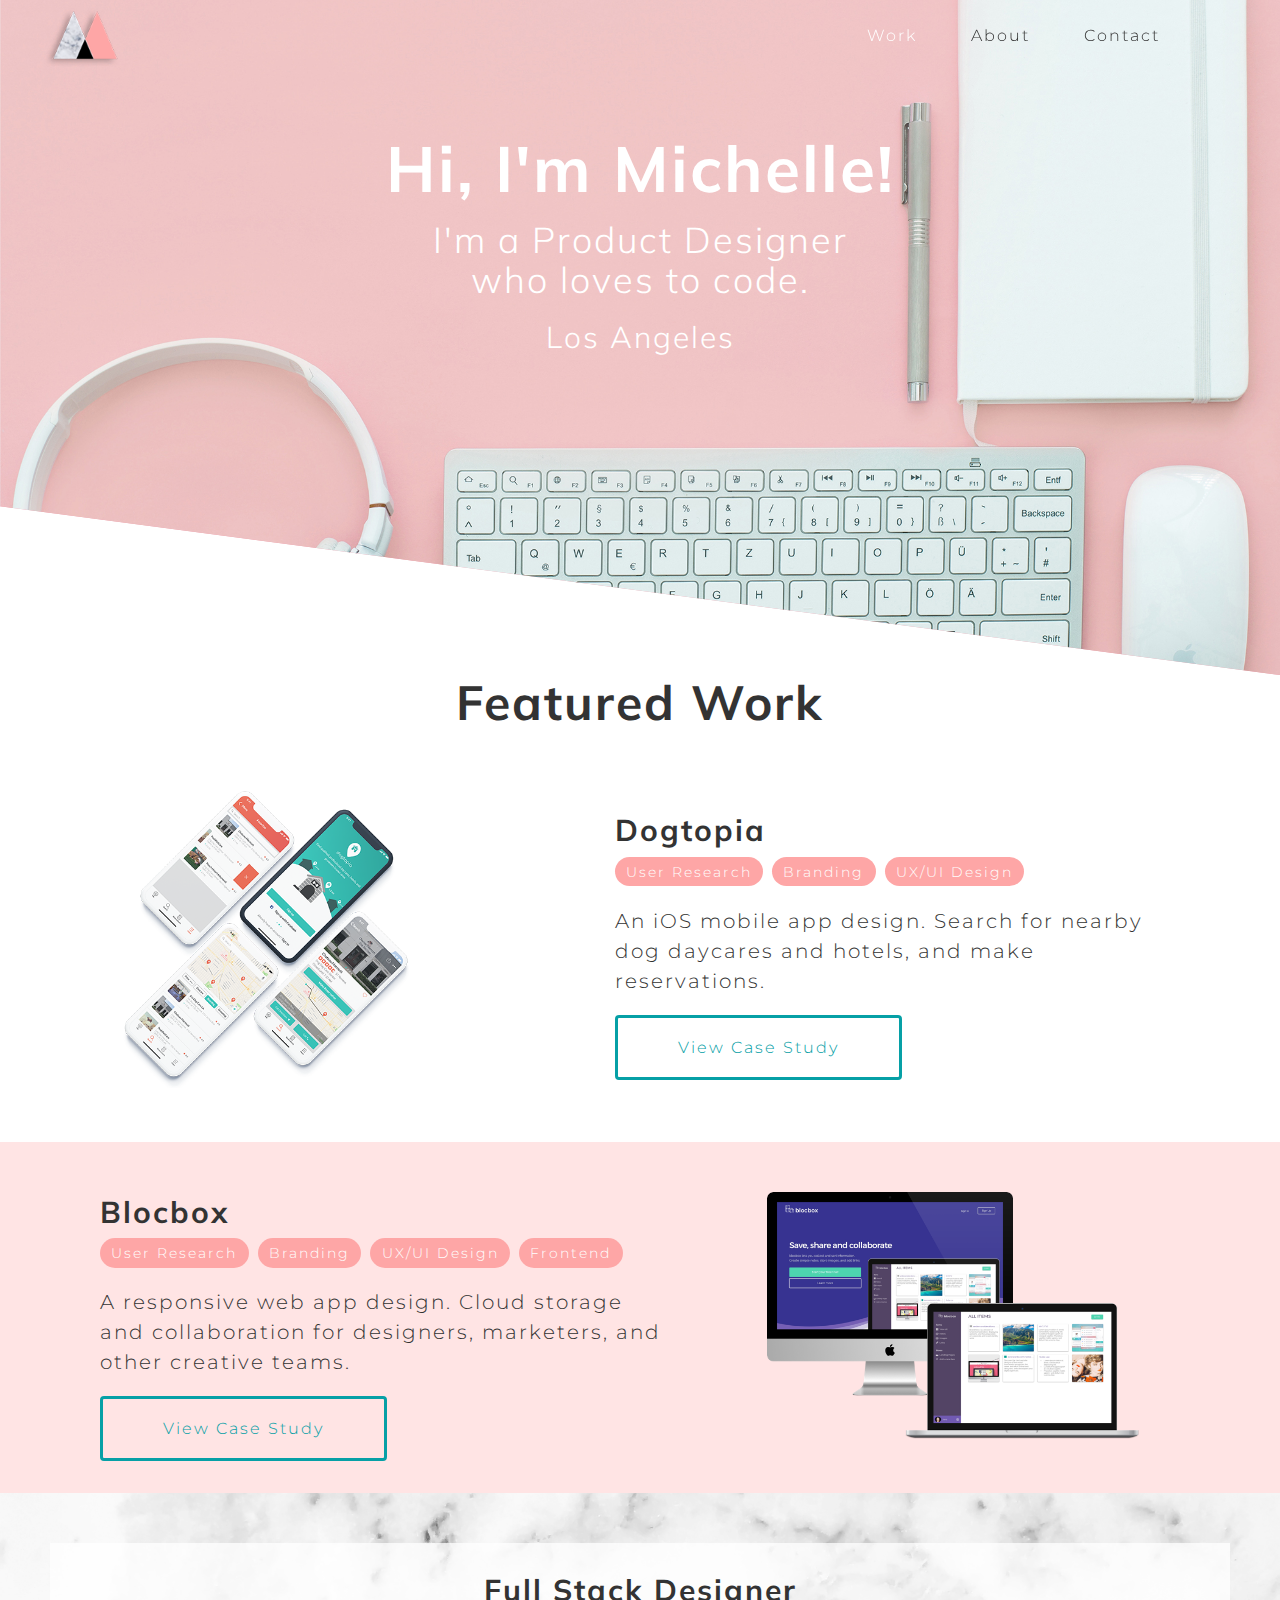
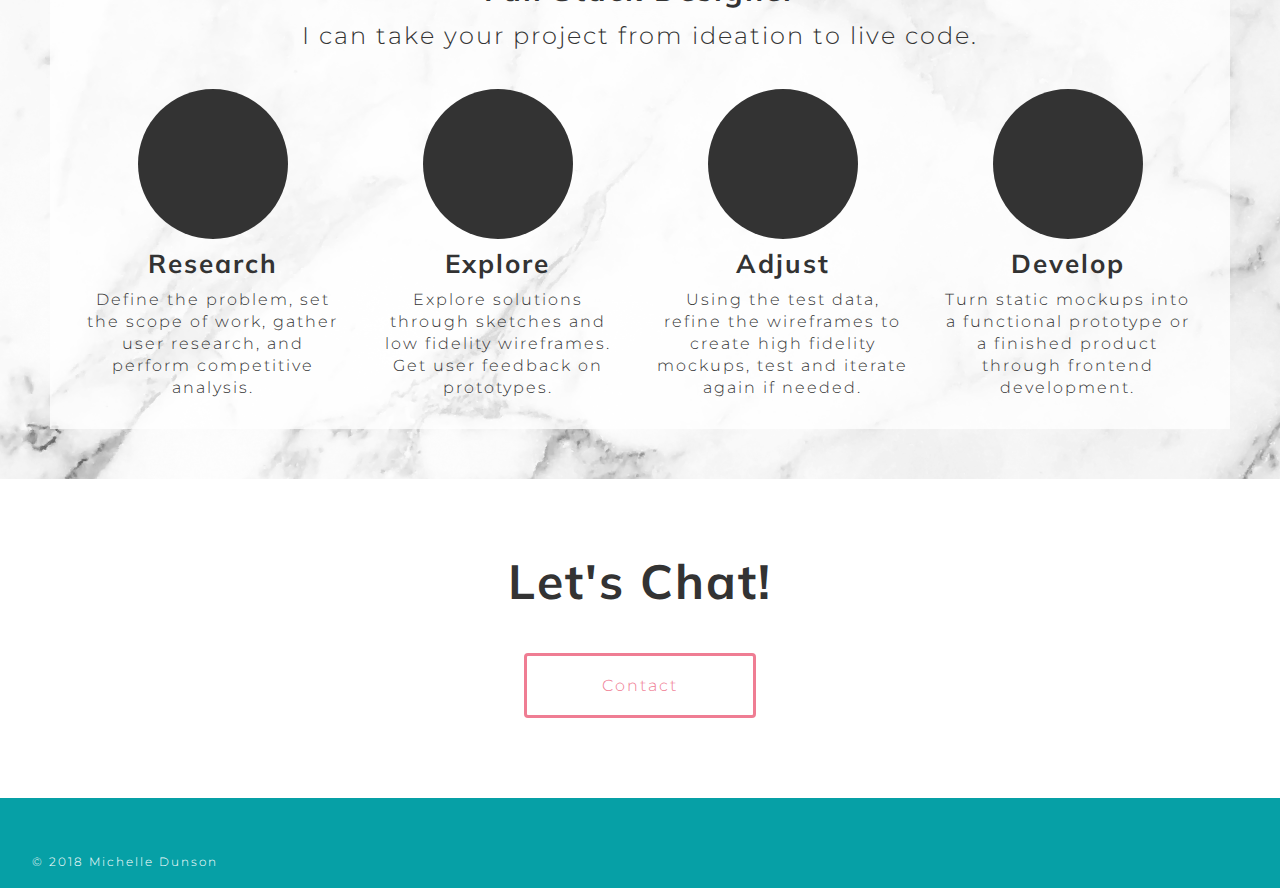
==== index.html @ ec68c09a "modified font sizing and spacing" ====
<!DOCTYPE html>
<html lang="en">
    <head>
        <meta charset="utf-8">
        <meta name="viewport" content="width=device-width, initial-scale=1.0">
        <title>Michelle Dunson - Product & Web Designer</title>
        <link rel="icon" type="image/ico" href="assets/images/favicon.ico">
        <link href="https://fonts.googleapis.com/css?family=Montserrat:400,500|Muli:300,400,700" rel="stylesheet">
        <link rel="stylesheet" href="https://use.fontawesome.com/releases/v5.0.13/css/all.css" integrity="sha384-DNOHZ68U8hZfKXOrtjWvjxusGo9WQnrNx2sqG0tfsghAvtVlRW3tvkXWZh58N9jp" crossorigin="anonymous">
        <link rel="stylesheet" type="text/css" href="styles/normalize.css">
        <link rel="stylesheet" type="text/css" href="styles/main.css">
        <link rel="stylesheet" type="text/css" href="styles/index.css">
    </head>
    <body>
        <header class="hero-content">
            <nav class="navbar">
                <a href="index.html"><img src="assets/images/Logo.png" alt="michelle dunson logo" class="logo"></a>
                <div class="menu-container" aria-label="Menu">
                    <label for="toggle-mobile-menu" aria-label="Menu">&#9776;</label>
                    <input id="toggle-mobile-menu" type="checkbox" />
                    <ul class="navbar-nav" id="main-menu">
                        <li class="active"><a href="index.html" class="hvr-underline-from-center">Work</a></li>
                        <li><a href="about.html" class="hvr-underline-from-center">About</a></li>
                        <li><a href="contact.html" class="hvr-underline-from-center">Contact</a></li>
                    </ul>
                </div>
            </nav>
            <div class="hero-text">
                <h1>Hi, I'm Michelle!</h1>
                <h2>I'm a Product Designer who loves to code.</h2>
                <p id="location"><i class="fas fa-map-marker"></i> Los Angeles</p>
                <a href="#work" id="view-work"><i class="fas fa-chevron-down"></i></a>
            </div>
        </header>
        <main>
            <a name="work"></a>
            <h1>Featured Work</h1>
            <section class="grid-container container">
                <div class="thumbnail left">
                    <img src="assets/images/dogtopia.png" alt="Dogtopia" class="dogtopia">
                </div>
                <div class="details right">
                    <h2>Dogtopia</h2>
                    <span class="tag">User Research</span>
                    <span class="tag">Branding</span>
                    <span class="tag">UX/UI Design</span>
                    <p>An iOS mobile app design. Search for nearby dog daycares and hotels, and make reservations.</p>
                    <div class="button"><a href="dogtopia.html">View Case Study</a></div>
                </div>
            </section>
            <section class="grid-container container">
                <div class="thumbnail right">
                    <img src="assets/images/blocbox.png" alt="Blocbox">
                </div>
                <div class="details left">
                    <h2>Blocbox</h2>
                    <span class="tag">User Research</span>
                    <span class="tag">Branding</span>
                    <span class="tag">UX/UI Design</span>
                    <span class="tag">Frontend</span>
                    <p>A responsive web app design. Cloud storage and collaboration for designers, marketers, and other creative teams.</p>
                    <div class="button"><a href="blocbox.html">View Case Study</a></div>
                </div>
            </section>
            <section class="process">
                <div class="overlay">
                    <h2>Full Stack Designer</h2>
                    <p id="subtitle">I can take your project from ideation to live code.</p>
                    <div class="flex-container no-wrap">
                        <div class="flex-column">
                            <div class="one-fourth">
                                <div class="icon">
                                    <i class="fas fa-question"></i>
                                </div>
                                <h3>Research</h3>
                                <p>Define the problem, set the scope of work, gather user research, and perform competitive analysis.</p>
                            </div>
                            <div class="one-fourth">
                                <div class="icon">
                                    <i class="fas fa-edit"></i>
                                </div>
                                <h3>Explore</h3>
                                <p>Explore solutions through sketches and low fidelity wireframes. Get user feedback on prototypes.</p>
                            </div>
                        </div>
                        <div class="flex-column">
                            <div class="one-fourth">
                                <div class="icon">
                                    <i class="fas fa-code-branch"></i>
                                </div>
                                <h3>Adjust</h3>
                                <p>Using the test data, refine the wireframes to create high fidelity mockups, test and iterate again if needed.</p>
                            </div>
                            <div class="one-fourth">
                                <div class="icon">
                                    <i class="fas fa-code"></i>
                                </div>
                                <h3>Develop</h3>
                                <p>Turn static mockups into a functional prototype or a finished product through frontend development.</p>
                            </div>
                        </div>
                    </div>
                </div>
            </section>
        </main>
        <footer>
            <div class="chat">
                <h1>Let's Chat!</h1>
                <div id="contact" class="button"><a href="contact.html">Contact</a></div>
            </div>
            <div class="footer-content">
                <p class="copyright">© 2018 Michelle Dunson</p>
                <div class="footer-links">
                    <a href="mailto:mdunson88@gmail.com" target="_blank"><i class="far fa-envelope"></i></a>
                    <a href="https://www.linkedin.com/in/michelle-dunson-51141b120/" target="_blank"><i class="fab fa-linkedin-in"></i></a>
                    <a href="https://twitter.com/meechellllle" target="_blank"><i class="fab fa-twitter"></i></a>
                    <a href="https://github.com/michelle-dunson" target="_blank"><i class="fab fa-github"></i></a>
                </div>
            </div>
        </footer>
        <script type="text/javascript">
            var scrollPos = window.pageYOffset;
            var evenDetails = document.getElementsByClassName('details right')[0];
            var oddDetails = document.getElementsByClassName('details left')[0];
            var evenThumbnail = document.getElementsByClassName('thumbnail left')[0];
            var oddThumbnail = document.getElementsByClassName('thumbnail right')[0];

            if(screen.width > 650) {
                window.addEventListener('scroll', function() {
                    scrollPos = window.pageYOffset;

                    if (scrollPos >= 100) {
                        evenDetails.classList.add('even');
                        evenThumbnail.classList.add('even');
                    }
                });

                window.addEventListener('scroll', function() {
                    scrollPos = window.pageYOffset;

                    if (scrollPos >= 600) {
                        oddDetails.classList.add('odd');
                        oddThumbnail.classList.add('odd');
                    }
                });
            }
        </script>
    </body>
</html>
---- styles/main.css ----
html {
    height: 100%;
    font-size: 100%;
    letter-spacing: 2px;
    overflow-x: hidden;
}

p, a, span {
    font-family: 'Montserrat';
    color: #333333;
    font-weight: 300;
    line-height: 1.5;
    margin: 0;
}

h1, h2, h3, h4 {
    font-family: 'Muli';
    font-weight: 700;
    color: #333333;
    margin: 0;
}

h1 {
    text-align: center;
    font-size: 48px;
}

h2 {
    font-size: 30px;
}

h3 {
    font-size: 26px;
}

h4 {
    font-size: 22px;
    text-align: left;
}

.navbar {
    padding: 8px;
    margin-right: 5%;
    margin-bottom: 0;
 }

.image-container {
    position: relative;
}

.profile-image {
    position: absolute;
    left: 50%;
    margin-left: -150px;
    margin-top: -250px;
 }

.profile-image img {
     border-radius: 50%;
     width: 300px;
 }

.menu-container {
    float: right;
    display: flex;
}

.menu-container #main-menu,
.menu-container > input {
    display: none;
}

.menu-container > label {
    display: block;
    font-size: 32px;
    color: #ffffff;
    position: absolute;
    right: 20px;
    width: 36px;
    padding: 0;
    cursor: pointer;
}

.menu-container > input:checked + #main-menu {
    display: block;
    clear: both;
    position: absolute;
    right: 0;
    background: #333333;
    width: 100%;
    margin: 0 auto;
    z-index: 1000;
}

.menu-container a {
    text-decoration: none;
    color: #333333;
    font-size: 16px;
    margin-right: 48px;
}

.hvr-underline-from-center {
  display: inline-block;
  vertical-align: middle;
  -webkit-transform: perspective(1px) translateZ(0);
  transform: perspective(1px) translateZ(0);
  box-shadow: 0 0 1px rgba(0, 0, 0, 0);
  position: relative;
  overflow: hidden;
}

.hvr-underline-from-center:before {
  content: "";
  position: absolute;
  z-index: -1;
  left: 51%;
  right: 51%;
  bottom: 0;
  background: #EF7D93;
  height: 3px;
  -webkit-transition-property: left, right;
  transition-property: left, right;
  -webkit-transition-duration: 0.3s;
  transition-duration: 0.3s;
  -webkit-transition-timing-function: ease-out;
  transition-timing-function: ease-out;
}

.hvr-underline-from-center:hover:before, .hvr-underline-from-center:focus:before, .hvr-underline-from-center:active:before {
  left: 0;
  right: 0;
}

.active a {
    color: #ffffff;
}

.flex-container {
    display: flex;
    flex-direction: row;
    justify-content: center;
    align-items: center;
    flex-wrap: wrap;
}

.flex-container.no-wrap {
    flex-wrap: nowrap;
}

.container {
    padding: 50px 100px;
}

.button a {
    text-decoration: none;
    color: #06A0A6;
    border: 3px solid #06A0A6;
    border-radius: 4px;
    padding: 20px 60px;
}

.button a:hover {
    color: #ffffff;
    background-color: #06A0A6;
}

.button {
    margin-top: 40px;
}

footer {
    padding-top: 75px;
}

.chat {
    padding-bottom: 100px;
    width: 300px;
    margin: 0 auto;
    text-align: center;
}

.chat h1 {
    padding-bottom: 25px;
}

#contact a {
    color: #EF7D93;
    border-color: #EF7D93;
    padding: 20px 75px;
}

#contact a:hover {
    color: #ffffff;
    background-color: #EF7D93;
}

.footer-content {
    color: #ffffff;
    background-color: #06A0A6;
    height: 90px;
}

.copyright {
    color: #ffffff;
     font-size: 12px;
     text-align: left;
     margin-left: 32px;
     position: relative;
     top: 55px;
 }

.footer-links {
    width: 100%;
    text-align: center;
}

.footer-links a {
    font-size: 36px;
    display: inline;
    color: #ffffff;
    padding-left: 10px;
    padding-right: 10px;
}

i {
    vertical-align: baseline;
    position: relative;
}

.fa-linkedin-in {
    bottom: 3px;
}

.footer-links a:hover {
    color: #EF7D93;
}

@media
only screen and (-webkit-min-device-pixel-ratio: 1.5),
only screen and (-o-min-device-pixel-ratio: 3/2),
only screen and (min--moz-device-pixel-ratio: 1.5),
only screen and (min-device-pixel-ratio: 1.5){

  html,
  body{
    width:100%;
    overflow-x:hidden;
  }

}

@media (max-width: 1080px) {
    h2 {
        font-size: 32px;
    }
    .container {
        padding: 50px 80px;
    }
}

@media (max-width: 930px) {
    h1 {
        font-size: 40px;
    }
    h2 {
        font-size: 28px;
    }
    .footer-links a {
        font-size: 32px;
        line-height: 1;
    }
    .copyright {
        text-align: center;
        margin-left: 0;
    }
}

@media (min-width: 681px) {
    p {
        font-size: 20px;
        line-height: 1.5;
    }
    .navbar .logo {
        position: relative;
        left: 3%;
        width: 75px;
     }
    .menu-container {
        height: auto;
    }
    .menu-container #main-menu {
        display: block;
    }
    .menu-container > label {
        display: none;
    }
    .menu-container ul li {
        display: inline-block;
    }
    .right {
        margin-left: 50px;
    }
   .left {
       margin-right: 50px;
   }
}

@media (max-width: 680px) {
    h1 {
        font-size: 36px;
    }
    p {
        font-size: 16px;
    }
    .navbar .logo {
        left: 24px;
        width: 50px;
    }
    .container {
        padding: 40px 30px;
    }
    .profile-image {
        margin-left: -100px;
        margin-top: -175px;
    }
    .profile-image img {
        width: 200px;
    }
    .menu-container {
        text-align: center;
    }
    .menu-container > input:checked + #main-menu {
        top: 75px;
    }
    .menu-container a {
        color: #ffffff;
        font-size: 30px;
        margin: 16px;
    }
    .menu-container ul li {
        padding: 16px 16px;
        border-bottom: 2px solid #ffffff;
    }
    .flex-container {
        flex-direction: column;
    }
}
---- styles/index.css ----
@-webkit-keyframes bounceInDown {
  from,
  60%,
  75%,
  90%,
  to {
    -webkit-animation-timing-function: cubic-bezier(0.215, 0.61, 0.355, 1);
    animation-timing-function: cubic-bezier(0.215, 0.61, 0.355, 1);
  }

  0% {
    opacity: 0;
    -webkit-transform: translate3d(0, -3000px, 0);
    transform: translate3d(0, -3000px, 0);
  }

  60% {
    opacity: 1;
    -webkit-transform: translate3d(0, 25px, 0);
    transform: translate3d(0, 25px, 0);
  }

  75% {
    -webkit-transform: translate3d(0, -10px, 0);
    transform: translate3d(0, -10px, 0);
  }

  90% {
    -webkit-transform: translate3d(0, 5px, 0);
    transform: translate3d(0, 5px, 0);
  }

  to {
    -webkit-transform: translate3d(0, 0, 0);
    transform: translate3d(0, 0, 0);
  }
}

@keyframes bounceInDown {
  from,
  60%,
  75%,
  90%,
  to {
    -webkit-animation-timing-function: cubic-bezier(0.215, 0.61, 0.355, 1);
    animation-timing-function: cubic-bezier(0.215, 0.61, 0.355, 1);
  }

  0% {
    opacity: 0;
    -webkit-transform: translate3d(0, -3000px, 0);
    transform: translate3d(0, -3000px, 0);
  }

  60% {
    opacity: 1;
    -webkit-transform: translate3d(0, 25px, 0);
    transform: translate3d(0, 25px, 0);
  }

  75% {
    -webkit-transform: translate3d(0, -10px, 0);
    transform: translate3d(0, -10px, 0);
  }

  90% {
    -webkit-transform: translate3d(0, 5px, 0);
    transform: translate3d(0, 5px, 0);
  }

  to {
    -webkit-transform: translate3d(0, 0, 0);
    transform: translate3d(0, 0, 0);
  }
}

.bounceInDown {
    -webkit-animation-name: bounceInDown;
    animation-name: bounceInDown;
}

@-webkit-keyframes bounceInLeft {
  from,
  60%,
  75%,
  90%,
  to {
    -webkit-animation-timing-function: cubic-bezier(0.215, 0.61, 0.355, 1);
    animation-timing-function: cubic-bezier(0.215, 0.61, 0.355, 1);
  }

  0% {
    opacity: 0;
    -webkit-transform: translate3d(-3000px, 0, 0);
    transform: translate3d(-3000px, 0, 0);
  }

  60% {
    opacity: 1;
    -webkit-transform: translate3d(25px, 0, 0);
    transform: translate3d(25px, 0, 0);
  }

  75% {
    -webkit-transform: translate3d(-10px, 0, 0);
    transform: translate3d(-10px, 0, 0);
  }

  90% {
    -webkit-transform: translate3d(5px, 0, 0);
    transform: translate3d(5px, 0, 0);
  }

  to {
    -webkit-transform: translate3d(0, 0, 0);
    transform: translate3d(0, 0, 0);
  }
}

@keyframes bounceInLeft {
  from,
  60%,
  75%,
  90%,
  to {
    -webkit-animation-timing-function: cubic-bezier(0.215, 0.61, 0.355, 1);
    animation-timing-function: cubic-bezier(0.215, 0.61, 0.355, 1);
  }

  0% {
    opacity: 0;
    -webkit-transform: translate3d(-3000px, 0, 0);
    transform: translate3d(-3000px, 0, 0);
  }

  60% {
    opacity: 1;
    -webkit-transform: translate3d(25px, 0, 0);
    transform: translate3d(25px, 0, 0);
  }

  75% {
    -webkit-transform: translate3d(-10px, 0, 0);
    transform: translate3d(-10px, 0, 0);
  }

  90% {
    -webkit-transform: translate3d(5px, 0, 0);
    transform: translate3d(5px, 0, 0);
  }

  to {
    -webkit-transform: translate3d(0, 0, 0);
    transform: translate3d(0, 0, 0);
  }
}

.bounceInLeft {
    -webkit-animation-name: bounceInLeft;
    animation-name: bounceInLeft;
}

@-webkit-keyframes bounceInRight {
  from,
  60%,
  75%,
  90%,
  to {
    -webkit-animation-timing-function: cubic-bezier(0.215, 0.61, 0.355, 1);
    animation-timing-function: cubic-bezier(0.215, 0.61, 0.355, 1);
  }

  from {
    opacity: 0;
    -webkit-transform: translate3d(3000px, 0, 0);
    transform: translate3d(3000px, 0, 0);
  }

  60% {
    opacity: 1;
    -webkit-transform: translate3d(-25px, 0, 0);
    transform: translate3d(-25px, 0, 0);
  }

  75% {
    -webkit-transform: translate3d(10px, 0, 0);
    transform: translate3d(10px, 0, 0);
  }

  90% {
    -webkit-transform: translate3d(-5px, 0, 0);
    transform: translate3d(-5px, 0, 0);
  }

  to {
    -webkit-transform: translate3d(0, 0, 0);
    transform: translate3d(0, 0, 0);
  }
}

@keyframes bounceInRight {
  from,
  60%,
  75%,
  90%,
  to {
    -webkit-animation-timing-function: cubic-bezier(0.215, 0.61, 0.355, 1);
    animation-timing-function: cubic-bezier(0.215, 0.61, 0.355, 1);
  }

  from {
    opacity: 0;
    -webkit-transform: translate3d(3000px, 0, 0);
    transform: translate3d(3000px, 0, 0);
  }

  60% {
    opacity: 1;
    -webkit-transform: translate3d(-25px, 0, 0);
    transform: translate3d(-25px, 0, 0);
  }

  75% {
    -webkit-transform: translate3d(10px, 0, 0);
    transform: translate3d(10px, 0, 0);
  }

  90% {
    -webkit-transform: translate3d(-5px, 0, 0);
    transform: translate3d(-5px, 0, 0);
  }

  to {
    -webkit-transform: translate3d(0, 0, 0);
    transform: translate3d(0, 0, 0);
  }
}

.bounceInRight {
    -webkit-animation-name: bounceInRight;
    animation-name: bounceInRight;
}

@-webkit-keyframes fadeInLeftBig {
  from {
    opacity: 0;
    -webkit-transform: translate3d(-2000px, 0, 0);
    transform: translate3d(-2000px, 0, 0);
  }

  to {
    opacity: 1;
    -webkit-transform: translate3d(0, 0, 0);
    transform: translate3d(0, 0, 0);
  }
}

@keyframes fadeInLeftBig {
  from {
    opacity: 0;
    -webkit-transform: translate3d(-2000px, 0, 0);
    transform: translate3d(-2000px, 0, 0);
  }

  to {
    opacity: 1;
    -webkit-transform: translate3d(0, 0, 0);
    transform: translate3d(0, 0, 0);
  }
}

.fadeInLeftBig {
    -webkit-animation-name: fadeInLeftBig;
    animation-name: fadeInLeftBig;
}

@-webkit-keyframes fadeInRightBig {
  from {
    opacity: 0;
    -webkit-transform: translate3d(2000px, 0, 0);
    transform: translate3d(2000px, 0, 0);
  }

  to {
    opacity: 1;
    -webkit-transform: translate3d(0, 0, 0);
    transform: translate3d(0, 0, 0);
  }
}

@keyframes fadeInRightBig {
  from {
    opacity: 0;
    -webkit-transform: translate3d(2000px, 0, 0);
    transform: translate3d(2000px, 0, 0);
  }

  to {
    opacity: 1;
    -webkit-transform: translate3d(0, 0, 0);
    transform: translate3d(0, 0, 0);
  }
}

.fadeInRightBig {
    -webkit-animation-name: fadeInRightBig;
    animation-name: fadeInRightBig;
}

.hero-text {
    width: 50%;
    min-width: 500px;
    margin: 50px auto;
    text-align: center;
}

.hero-text h2 {
    max-width: 450px;
}

.hero-text h1,
.hero-text h2,
.hero-text p {
    color: #ffffff;
    text-align: center;
    padding-bottom: 15px;
}

.hero-text h1 {
    font-size: 64px;
    animation: bounceInDown 1.2s ease-in-out 0.5s backwards;
}

.hero-text h2 {
    font-weight: 300;
    font-size: 36px;
    line-height: 40px;
    margin: 0 auto;
    animation: bounceInLeft 1.2s ease-in-out 0.5s backwards;
}

.hero-text p {
    font-family: 'Muli';
    font-weight: 300;
    font-size: 30px;
    animation: bounceInRight 1.2s ease-in-out 0.5s backwards;
}

.hero-text i {
    animation: bounceInRight 1.2s ease-in-out 0.5s backwards;
}

#view-work {
    color: #ffffff;
    font-size: 26px;
}

.hero-content {
    position: relative;
    min-height: 675px;
    background-image: url(../assets/images/portfolio_bg.jpg);
    background-repeat: no-repeat;
    background-position: center center;
    background-size: cover;
    background-color: rgba(239,125,147,0.75);
    clip-path: polygon(0 0, 100% 0, 100% 100%, 0 75%);
    -webkit-clip-path: polygon(0 0, 100% 0, 100% 100%, 0 75%);
 }

 section:nth-child(even) {
     background-color: rgba(254,166,166,0.3);
 }

.grid-container {
    display: grid;
    justify-content: center;
    align-items: center;
 }

 .left {
     grid-row-start: 1;
     grid-column: 2 / 4;
 }

 .right {
     grid-row-start: 1;
     grid-column: 5 / 7;
 }

.tag {
    background: #FEA6A6;
    border-radius: 15px;
    line-height: 28px;
    padding: 1% 2%;
    color: #ffffff;
    font-size: 0.875rem;
    margin-right: 3px;
}

.right img {
    max-width: 600px;
    width: 90%;
}

.left img {
    max-width: 450px;
    width: 80%;
}

.flex-column {
    display: flex;
    flex-direction: row;
    justify-content: center;
}

.details p {
    max-width: 600px;
    margin: 20px 0;
}

.details h2 {
    margin-bottom: 10px;
}

.process {
    padding: 50px 50px;
    text-align: center;
    background-image: url(../assets/images/marble_bg.png);
    background-size: cover;
    background-repeat: no-repeat;
    background-position: center center;
}

.overlay {
    background-color: rgba(255,255,255,0.75);
    padding: 30px 20px;
}

.overlay h2,
.one-fourth h3  {
    padding-bottom: 10px;
}

#subtitle {
    font-size: 24px;
    padding-bottom: 25px;
}

.icon {
    width: 150px;
    height: 150px;
    background-color: #333333;
    border-radius: 50%;
    box-sizing: border-box;
    margin: 10px auto;
}

.icon > .fas {
    color: #ffffff;
    font-size: 48px;
    padding: 50px;
    align-items: center;
}

.icon > .fa-edit {
    padding-left: 52px;
}

.icon > .fa-code-branch {
    padding-left: 56px;
}

.icon > .fa-code {
    padding-left: 45px;
    padding-top: 50px;
}


@media (max-width: 1100px) {
    .hero-text h1 {
        font-size: 48px;
    }
    .hero-text h2 {
        font-size: 32px;
    }
    .hero-text p {
        font-size: 20px;
    }
    .thumbnail img {
        max-width: 400px;
    }
    .details p {
        font-size: 16px;
        max-width: 440px;
    }
    .tag {
        font-size: 12px;
        margin-left: 0;
        margin-right: 0;
    }
    .overlay > .flex-container {
        flex-direction: column;
    }
}

@media (max-width: 880px) {
    .grid-container {
        display: flex;
        flex-direction: column;
        text-align: center;
    }
    .right, .left {
        margin: 0;
    }
    .thumbnail {
        width: 100%;
        padding: 0;
        margin-bottom: 40px;
    }
    .thumbnail img {
        width: 100%;
    }
    .details {
        text-align: center;
        width: 100%;
        padding: 0;
    }
    .details p {
        max-width: 100%;
    }
}

@media (min-width: 681px) {
    .details.even,
    .thumbnail.odd {
        animation: fadeInRightBig 1.5s ease-in-out forwards;
    }
    .details.odd,
    .thumbnail.even {
        animation: fadeInLeftBig 1.5s ease-in-out forwards;
    }
    .one-fourth > p {
        font-size: 16px;
        line-height: 22px;
        max-width: 300px;
        padding: 0 15px;
    }
    .overlay > .flex-container > .flex-column {
        flex-direction: row;
    }
}

@media (max-width: 680px) {
    .hero-text {
        min-width: 300px;
    }
    .hero-content {
        min-height: 600px;
        background-position: 60% 50%;
    }
    .hero-content img {
        width: 25%;
        height: auto;
    }
    .hero-text h1 {
        font-size: 36px;
    }
    .hero-text h2 {
        font-size: 20px;
        line-height: 26px;
    }
    .hero-text p {
        font-size: 18px;
    }
    .hero-text h1,
    .hero-text h2,
    .hero-text p {
        padding-bottom: 2%;
    }
    #subtitle {
        font-size: 16px;
        line-height: 18px;
        padding-bottom: 0;
    }
    .one-fourth {
        padding: 32px 10px 0 10px;
    }
    .one-fourth > h1 {
        font-size: 24px;
    }
    .icon {
        width: 100px;
        height: 100px;
    }
    .icon > .fas {
        font-size: 24px;
        padding: 36px;
    }
    .icon > .fa-edit,
    .icon > .fa-code-branch {
        padding-left: 40px;
    }
    .icon > .fa-code {
        padding-top: 38px;
    }
    .flex-column {
        flex-direction: column;
    }
}
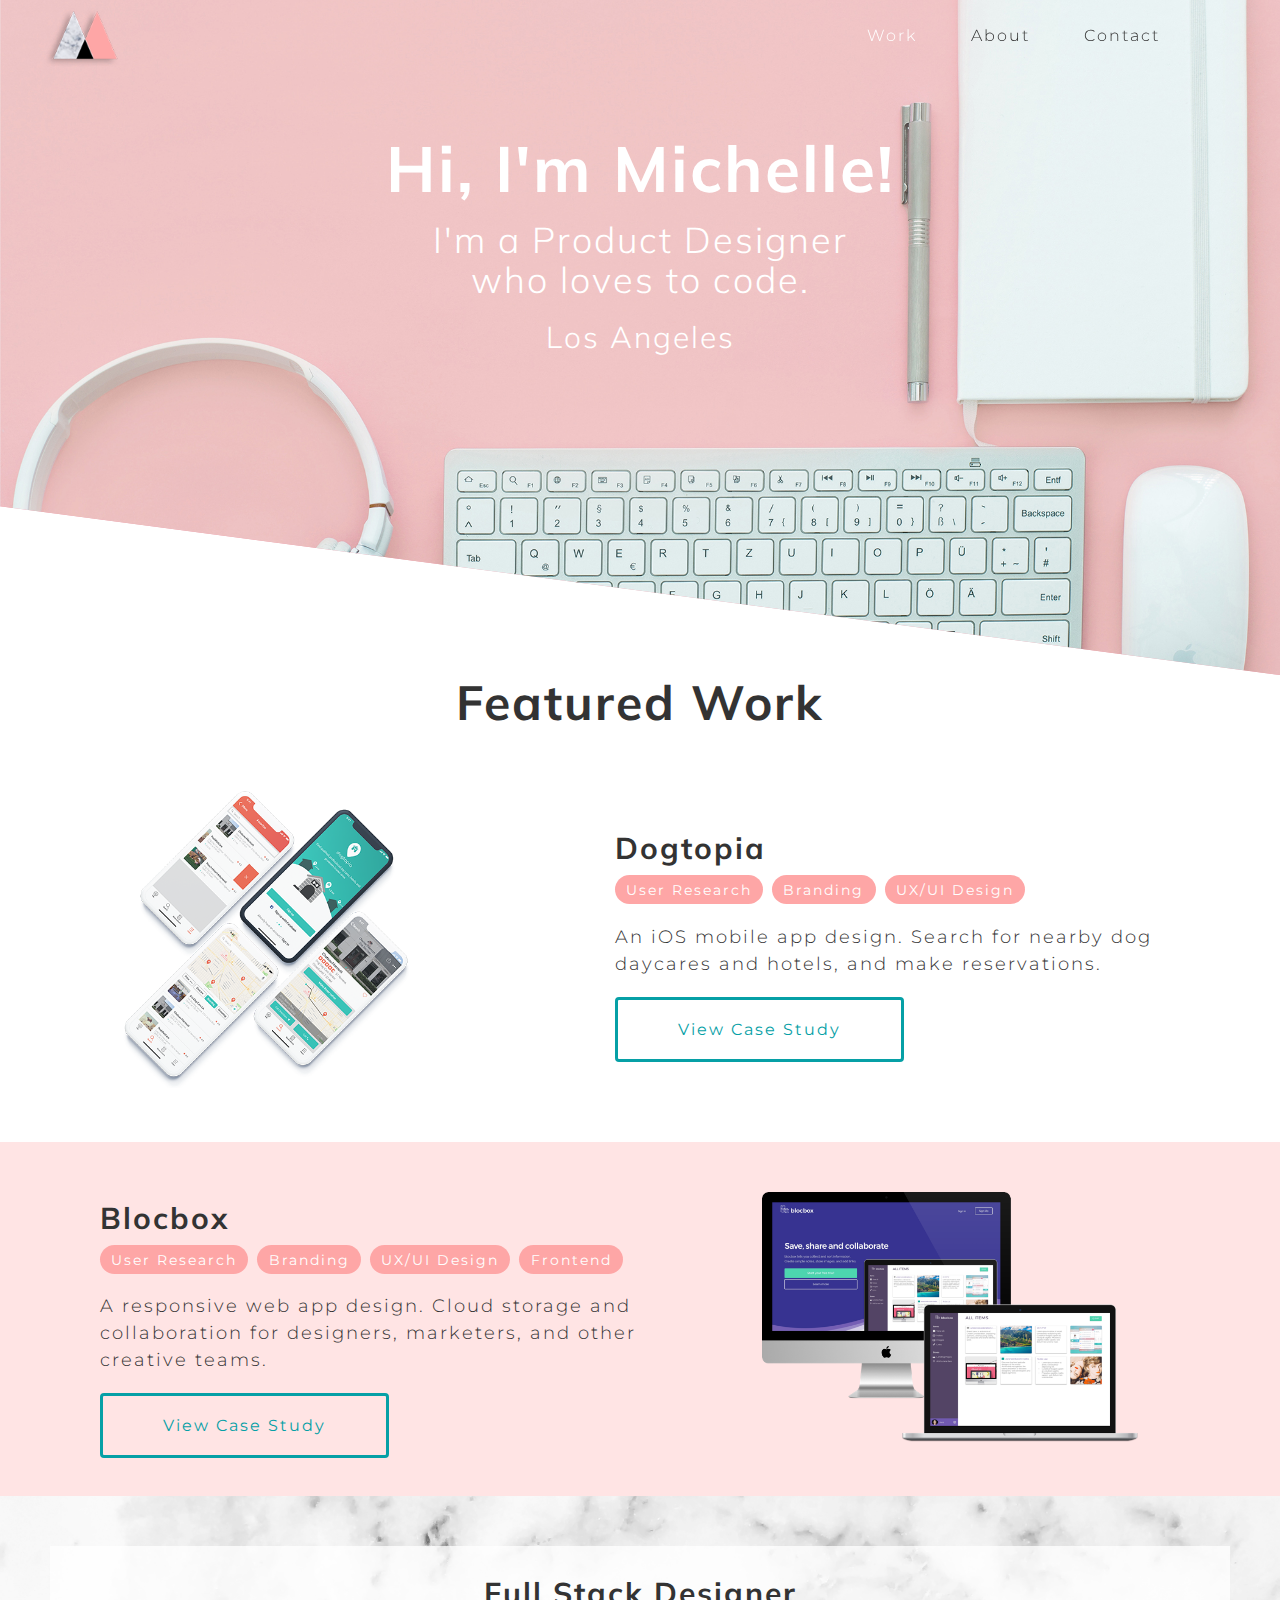
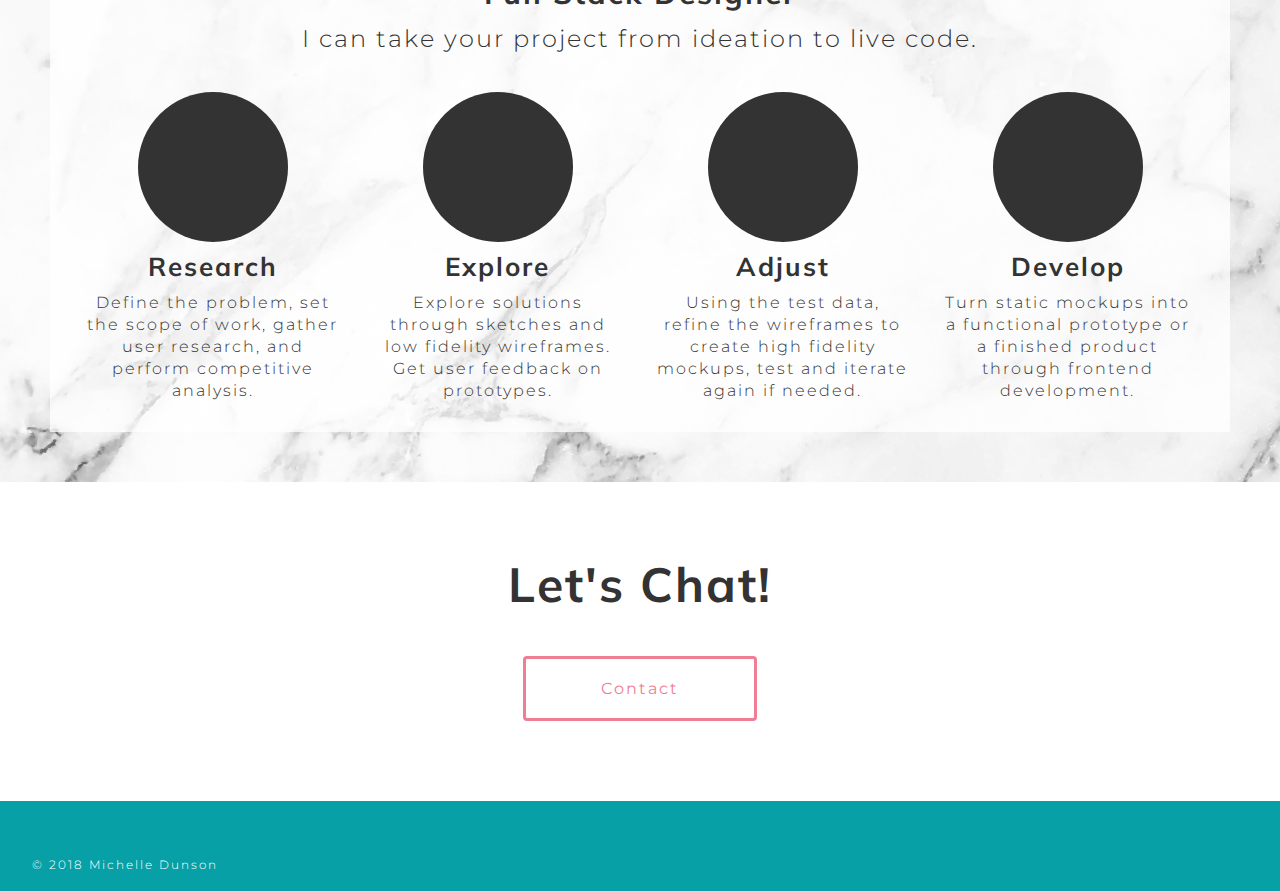
==== commit 0446d83e: "Configured Google Analytics" ====
--- a/index.html
+++ b/index.html
@@ -10,6 +10,17 @@
         <link rel="stylesheet" type="text/css" href="styles/normalize.css">
         <link rel="stylesheet" type="text/css" href="styles/main.css">
         <link rel="stylesheet" type="text/css" href="styles/index.css">
+
+        <!-- Global site tag (gtag.js) - Google Analytics -->
+        <script async src="https://www.googletagmanager.com/gtag/js?id=UA-121767977-1"></script>
+        <script>
+            window.dataLayer = window.dataLayer || [];
+            function gtag(){dataLayer.push(arguments);}
+            gtag('js', new Date());
+
+            gtag('config', 'UA-121767977-1');
+    </script>
+
     </head>
     <body>
         <header class="hero-content">
--- a/styles/main.css
+++ b/styles/main.css
@@ -5,7 +5,7 @@
     overflow-x: hidden;
 }
 
-p, a, span {
+p, a {
     font-family: 'Montserrat';
     color: #333333;
     font-weight: 300;
@@ -157,6 +157,7 @@
     border: 3px solid #06A0A6;
     border-radius: 4px;
     padding: 20px 60px;
+    font-weight: 400;
 }
 
 .button a:hover {
@@ -277,7 +278,7 @@
 
 @media (min-width: 681px) {
     p {
-        font-size: 20px;
+        font-size: 18px;
         line-height: 1.5;
     }
     .navbar .logo {
--- a/styles/index.css
+++ b/styles/index.css
@@ -388,6 +388,7 @@
  }
 
 .tag {
+    font-family: 'Montserrat';
     background: #FEA6A6;
     border-radius: 15px;
     line-height: 28px;
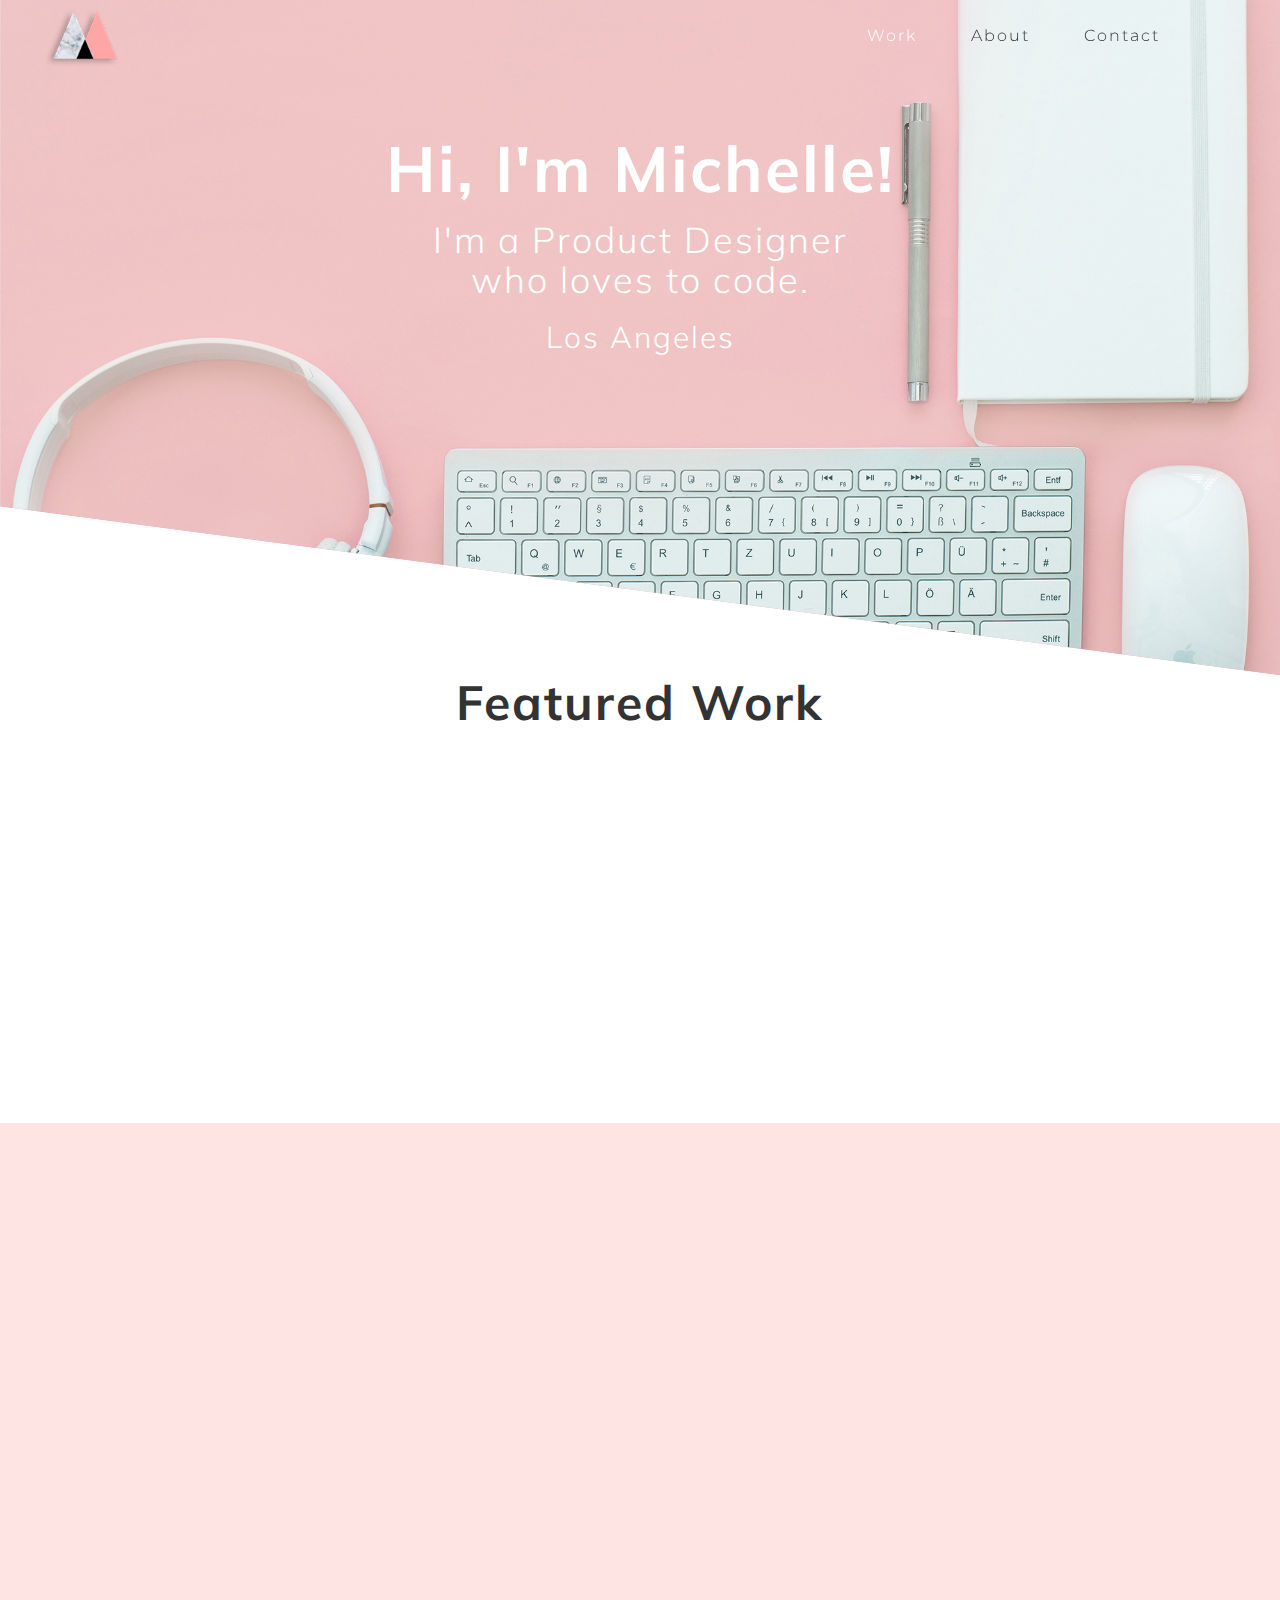
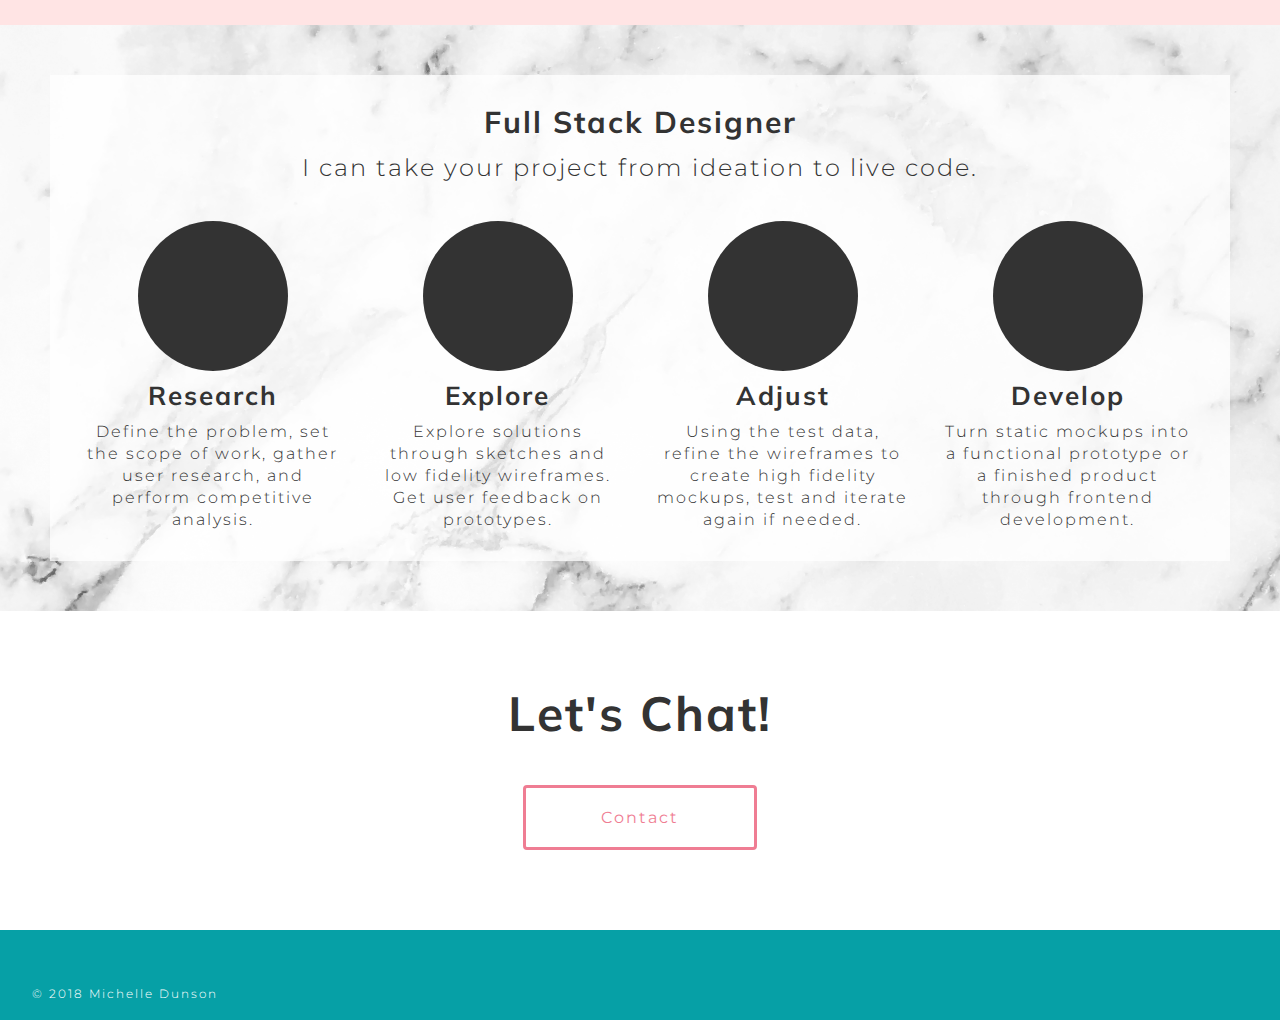
==== commit 59073703: "added blocbox content and changed dogtopia homepage thumbnail" ====
--- a/index.html
+++ b/index.html
@@ -48,7 +48,7 @@
             <h1>Featured Work</h1>
             <section class="grid-container container">
                 <div class="thumbnail left">
-                    <img src="assets/images/dogtopia.png" alt="Dogtopia" class="dogtopia">
+                    <img src="assets/images/dogtopia.jpg" alt="Dogtopia" class="dogtopia">
                 </div>
                 <div class="details right">
                     <h2>Dogtopia</h2>
@@ -130,31 +130,35 @@
             </div>
         </footer>
         <script type="text/javascript">
-            var scrollPos = window.pageYOffset;
-            var evenDetails = document.getElementsByClassName('details right')[0];
-            var oddDetails = document.getElementsByClassName('details left')[0];
-            var evenThumbnail = document.getElementsByClassName('thumbnail left')[0];
-            var oddThumbnail = document.getElementsByClassName('thumbnail right')[0];
+            (function() {
 
-            if(screen.width > 650) {
-                window.addEventListener('scroll', function() {
-                    scrollPos = window.pageYOffset;
+              'use strict';
 
-                    if (scrollPos >= 100) {
-                        evenDetails.classList.add('even');
-                        evenThumbnail.classList.add('even');
-                    }
-                });
+              var items = document.querySelectorAll(".grid-container div");
 
-                window.addEventListener('scroll', function() {
-                    scrollPos = window.pageYOffset;
+              function isElementInViewport(el) {
+                var rect = el.getBoundingClientRect();
+                return (
+                  rect.top >= 0 &&
+                  rect.left >= 0 &&
+                  rect.bottom <= (window.innerHeight || document.documentElement.clientHeight) &&
+                  rect.right <= (window.innerWidth || document.documentElement.clientWidth)
+                );
+              }
 
-                    if (scrollPos >= 600) {
-                        oddDetails.classList.add('odd');
-                        oddThumbnail.classList.add('odd');
-                    }
-                });
-            }
+              function callbackFunc() {
+                for (var i = 0; i < items.length; i++) {
+                  if (isElementInViewport(items[i])) {
+                    items[i].classList.add("in-view");
+                  }
+                }
+              }
+
+              window.addEventListener("load", callbackFunc);
+              window.addEventListener("resize", callbackFunc);
+              window.addEventListener("scroll", callbackFunc);
+
+            })();
         </script>
     </body>
 </html>
--- a/styles/index.css
+++ b/styles/index.css
@@ -398,14 +398,8 @@
     margin-right: 3px;
 }
 
-.right img {
+.right img, .left img {
     max-width: 600px;
-    width: 90%;
-}
-
-.left img {
-    max-width: 450px;
-    width: 80%;
 }
 
 .flex-column {
@@ -421,6 +415,20 @@
 
 .details h2 {
     margin-bottom: 10px;
+}
+
+.grid-container > div {
+    opacity: 0;
+}
+
+div.in-view.left {
+  animation: fadeInLeftBig 1.5s;
+  animation-fill-mode: both;
+}
+
+div.in-view.right {
+  animation: fadeInRightBig 1.5s;
+  animation-fill-mode: both;
 }
 
 .process {
@@ -532,14 +540,6 @@
 }
 
 @media (min-width: 681px) {
-    .details.even,
-    .thumbnail.odd {
-        animation: fadeInRightBig 1.5s ease-in-out forwards;
-    }
-    .details.odd,
-    .thumbnail.even {
-        animation: fadeInLeftBig 1.5s ease-in-out forwards;
-    }
     .one-fourth > p {
         font-size: 16px;
         line-height: 22px;
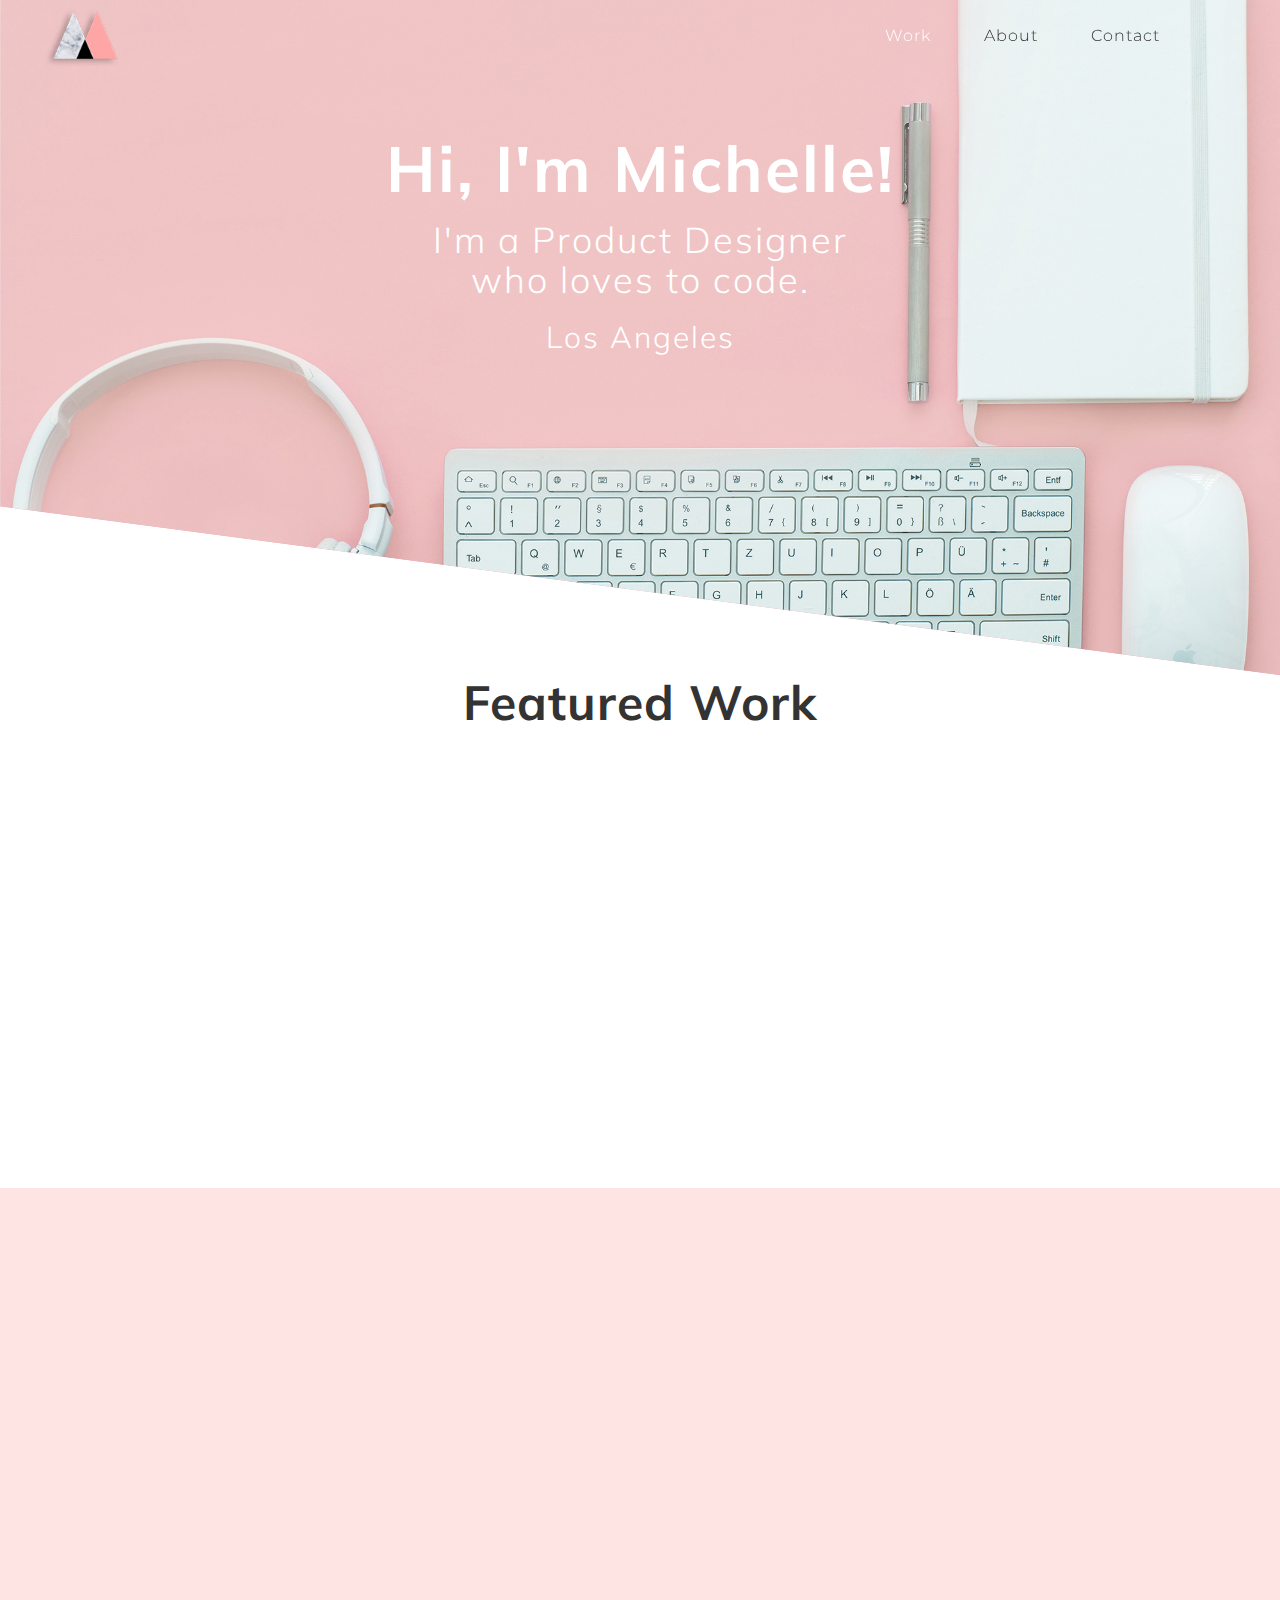
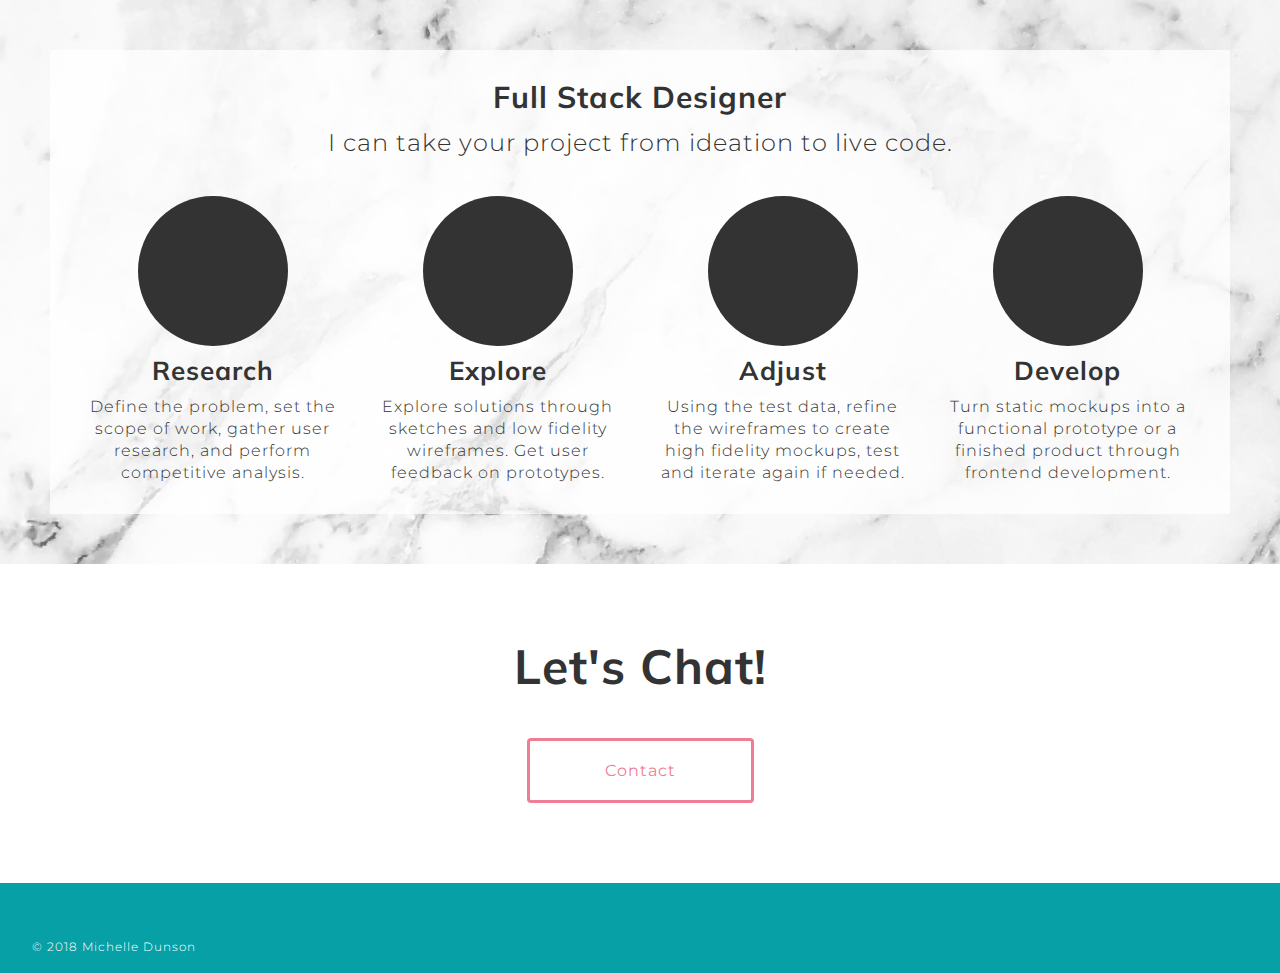
==== commit 83c97d6e: "case study pages completed" ====
--- a/index.html
+++ b/index.html
@@ -48,7 +48,8 @@
             <h1>Featured Work</h1>
             <section class="grid-container container">
                 <div class="thumbnail left">
-                    <img src="assets/images/dogtopia.jpg" alt="Dogtopia" class="dogtopia">
+                    <img src="assets/images/dogtopia.jpg" alt="Dogtopia" class="mobile-hide">
+                    <img src="assets/images/dogtopia_mobile.jpg" alt="Dogtopia" class="mobile">
                 </div>
                 <div class="details right">
                     <h2>Dogtopia</h2>
@@ -61,7 +62,8 @@
             </section>
             <section class="grid-container container">
                 <div class="thumbnail right">
-                    <img src="assets/images/blocbox.png" alt="Blocbox">
+                    <img src="assets/images/blocbox.png" alt="Blocbox" class="mobile-hide">
+                    <img src="assets/images/blocbox_mobile.png" alt="Blocbox" class="mobile">
                 </div>
                 <div class="details left">
                     <h2>Blocbox</h2>
--- a/styles/main.css
+++ b/styles/main.css
@@ -1,7 +1,7 @@
 html {
     height: 100%;
     font-size: 100%;
-    letter-spacing: 2px;
+    letter-spacing: 1px;
     overflow-x: hidden;
 }
 
@@ -312,6 +312,7 @@
     }
     p {
         font-size: 16px;
+        line-height: 1.3;
     }
     .navbar .logo {
         left: 24px;
--- a/styles/index.css
+++ b/styles/index.css
@@ -312,6 +312,7 @@
     min-width: 500px;
     margin: 50px auto;
     text-align: center;
+    letter-spacing: 2px;
 }
 
 .hero-text h2 {
@@ -485,7 +486,7 @@
 }
 
 
-@media (max-width: 1100px) {
+@media (max-width: 1200px) {
     .hero-text h1 {
         font-size: 48px;
     }
@@ -495,7 +496,7 @@
     .hero-text p {
         font-size: 20px;
     }
-    .thumbnail img {
+    .thumbnail > img {
         max-width: 400px;
     }
     .details p {
@@ -512,7 +513,19 @@
     }
 }
 
-@media (max-width: 880px) {
+@media (max-width: 930px) {
+    .right {
+        margin-left: 25px;
+    }
+   .left {
+       margin-right: 25px;
+   }
+   .thumbnail > img {
+       max-width: 350px;
+   }
+}
+
+@media (max-width: 850px) {
     .grid-container {
         display: flex;
         flex-direction: column;
@@ -521,21 +534,11 @@
     .right, .left {
         margin: 0;
     }
-    .thumbnail {
+    .details p {
         width: 100%;
-        padding: 0;
-        margin-bottom: 40px;
-    }
-    .thumbnail img {
-        width: 100%;
-    }
-    .details {
-        text-align: center;
-        width: 100%;
-        padding: 0;
-    }
-    .details p {
-        max-width: 100%;
+    }
+    .thumbnail > img {
+        max-width: 90vw;
     }
 }
 
@@ -549,6 +552,9 @@
     .overlay > .flex-container > .flex-column {
         flex-direction: row;
     }
+    .mobile {
+        display: none;
+    }
 }
 
 @media (max-width: 680px) {
@@ -578,16 +584,31 @@
     .hero-text p {
         padding-bottom: 2%;
     }
+    .mobile-hide {
+        display: none;
+    }
+    .thumbnail > img {
+        padding-bottom: 40px;
+    }
+    .tag {
+        font-size: 11px;
+    }
+    .process {
+        padding: 50px 30px;
+    }
     #subtitle {
         font-size: 16px;
-        line-height: 18px;
         padding-bottom: 0;
     }
     .one-fourth {
-        padding: 32px 10px 0 10px;
+        padding: 30px 10px 0 10px;
     }
     .one-fourth > h1 {
         font-size: 24px;
+    }
+    .one-fourth > p {
+        font-size: 14px;
+        line-height: 1.3;
     }
     .icon {
         width: 100px;
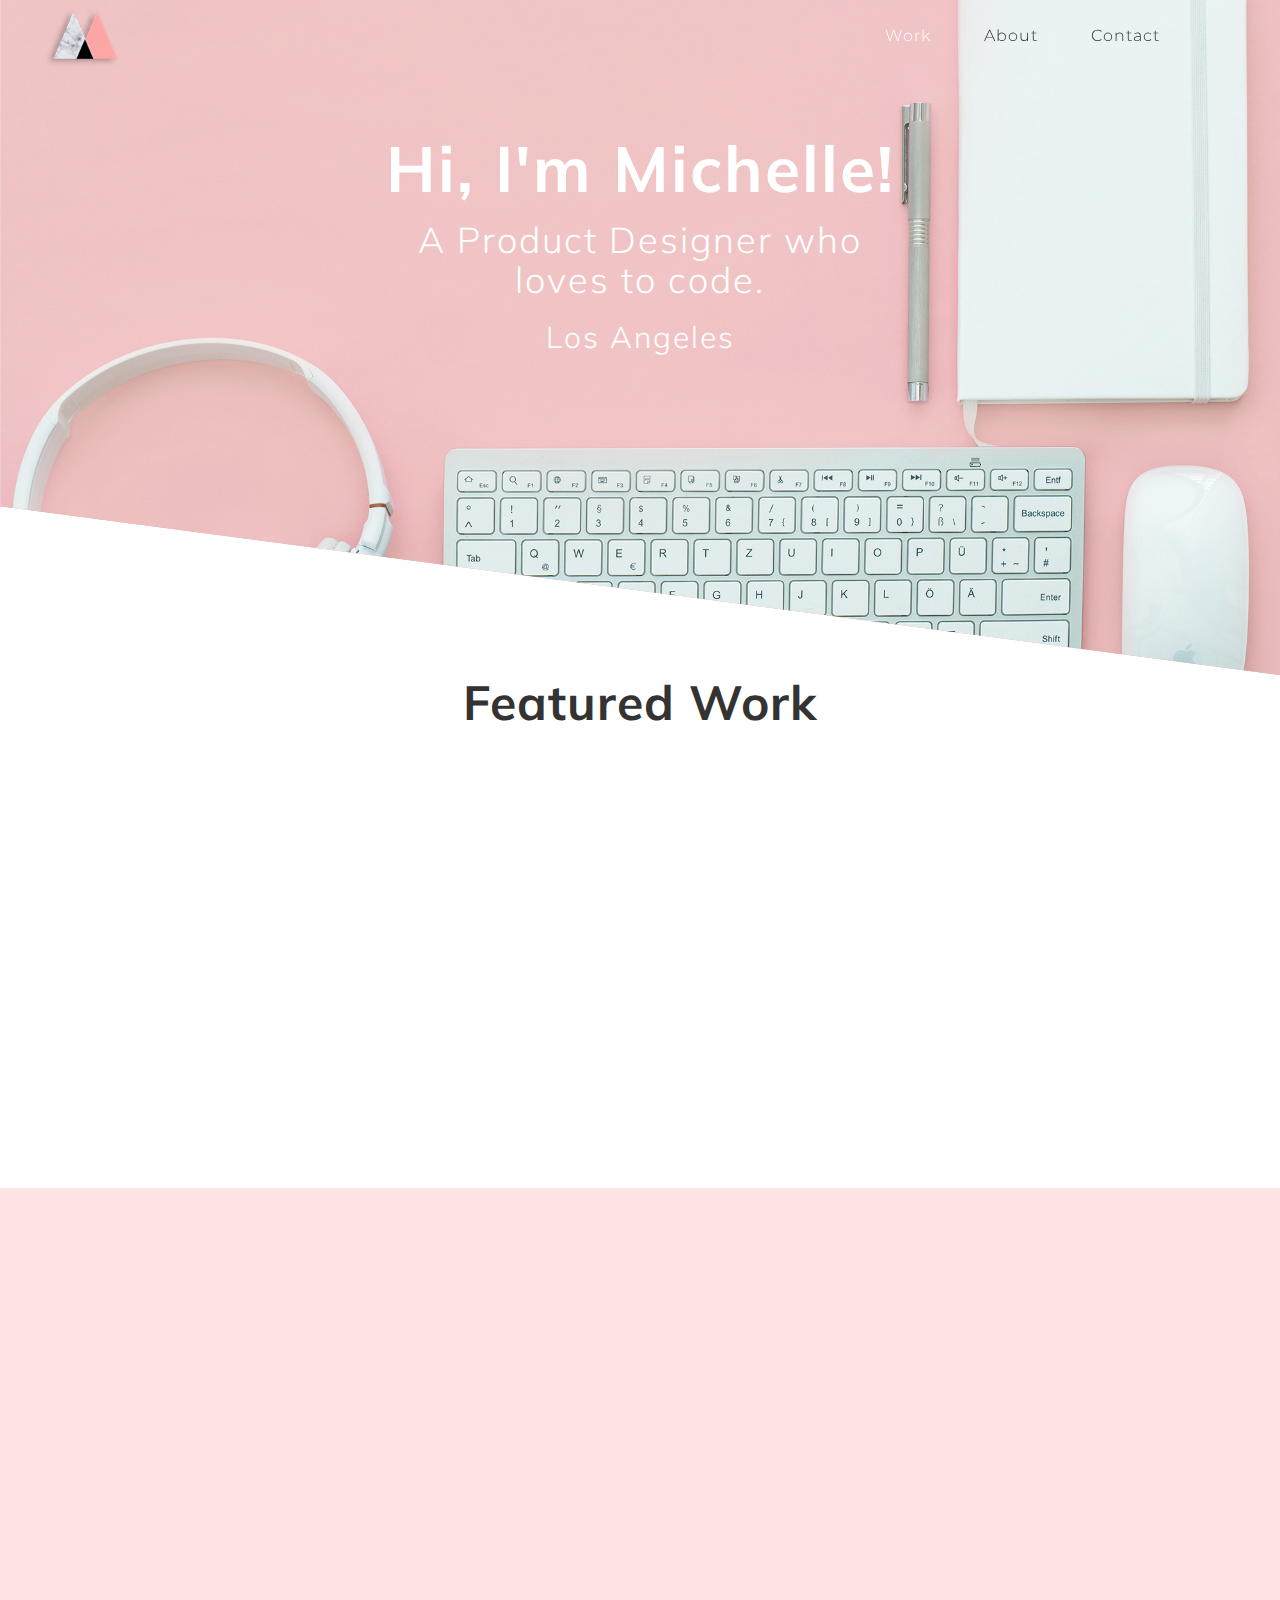
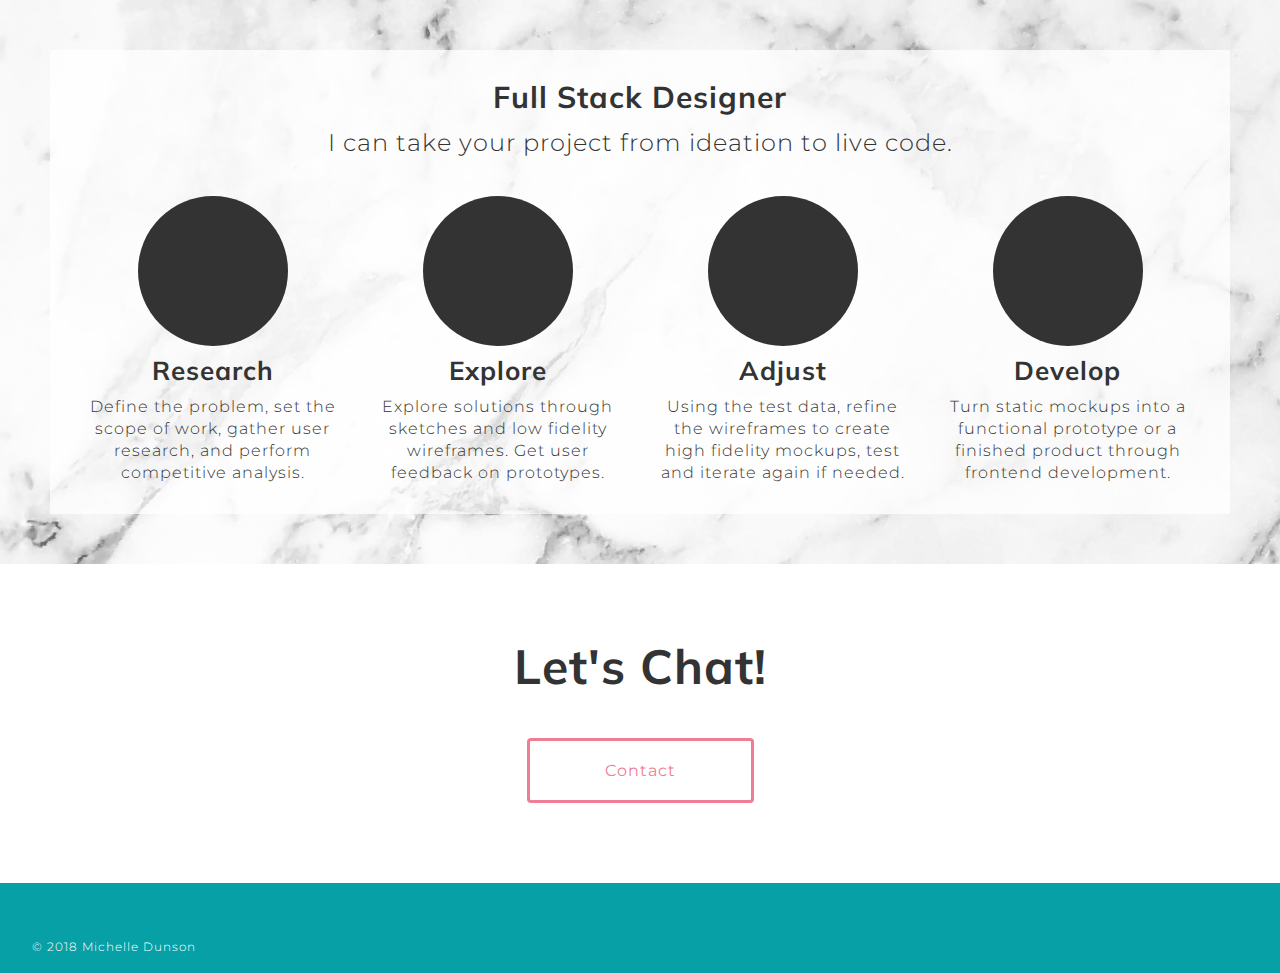
==== commit 9a29de54: "Made changes from portfolio review session" ====
--- a/index.html
+++ b/index.html
@@ -38,7 +38,7 @@
             </nav>
             <div class="hero-text">
                 <h1>Hi, I'm Michelle!</h1>
-                <h2>I'm a Product Designer who loves to code.</h2>
+                <h2>A Product Designer who loves to code.</h2>
                 <p id="location"><i class="fas fa-map-marker"></i> Los Angeles</p>
                 <a href="#work" id="view-work"><i class="fas fa-chevron-down"></i></a>
             </div>
--- a/styles/main.css
+++ b/styles/main.css
@@ -310,6 +310,9 @@
     h1 {
         font-size: 36px;
     }
+    .chat h1 {
+        font-size: 30px;
+    }
     p {
         font-size: 16px;
         line-height: 1.3;
--- a/styles/index.css
+++ b/styles/index.css
@@ -423,12 +423,12 @@
 }
 
 div.in-view.left {
-  animation: fadeInLeftBig 1.5s;
+  animation: fadeInLeftBig 1s;
   animation-fill-mode: both;
 }
 
 div.in-view.right {
-  animation: fadeInRightBig 1.5s;
+  animation: fadeInRightBig 1s;
   animation-fill-mode: both;
 }
 
@@ -582,7 +582,10 @@
     .hero-text h1,
     .hero-text h2,
     .hero-text p {
-        padding-bottom: 2%;
+        padding-bottom: 10px;
+    }
+    h1 {
+        font-size: 30px;
     }
     .mobile-hide {
         display: none;
@@ -592,6 +595,9 @@
     }
     .tag {
         font-size: 11px;
+    }
+    .button {
+        margin-bottom: 30px;
     }
     .process {
         padding: 50px 30px;
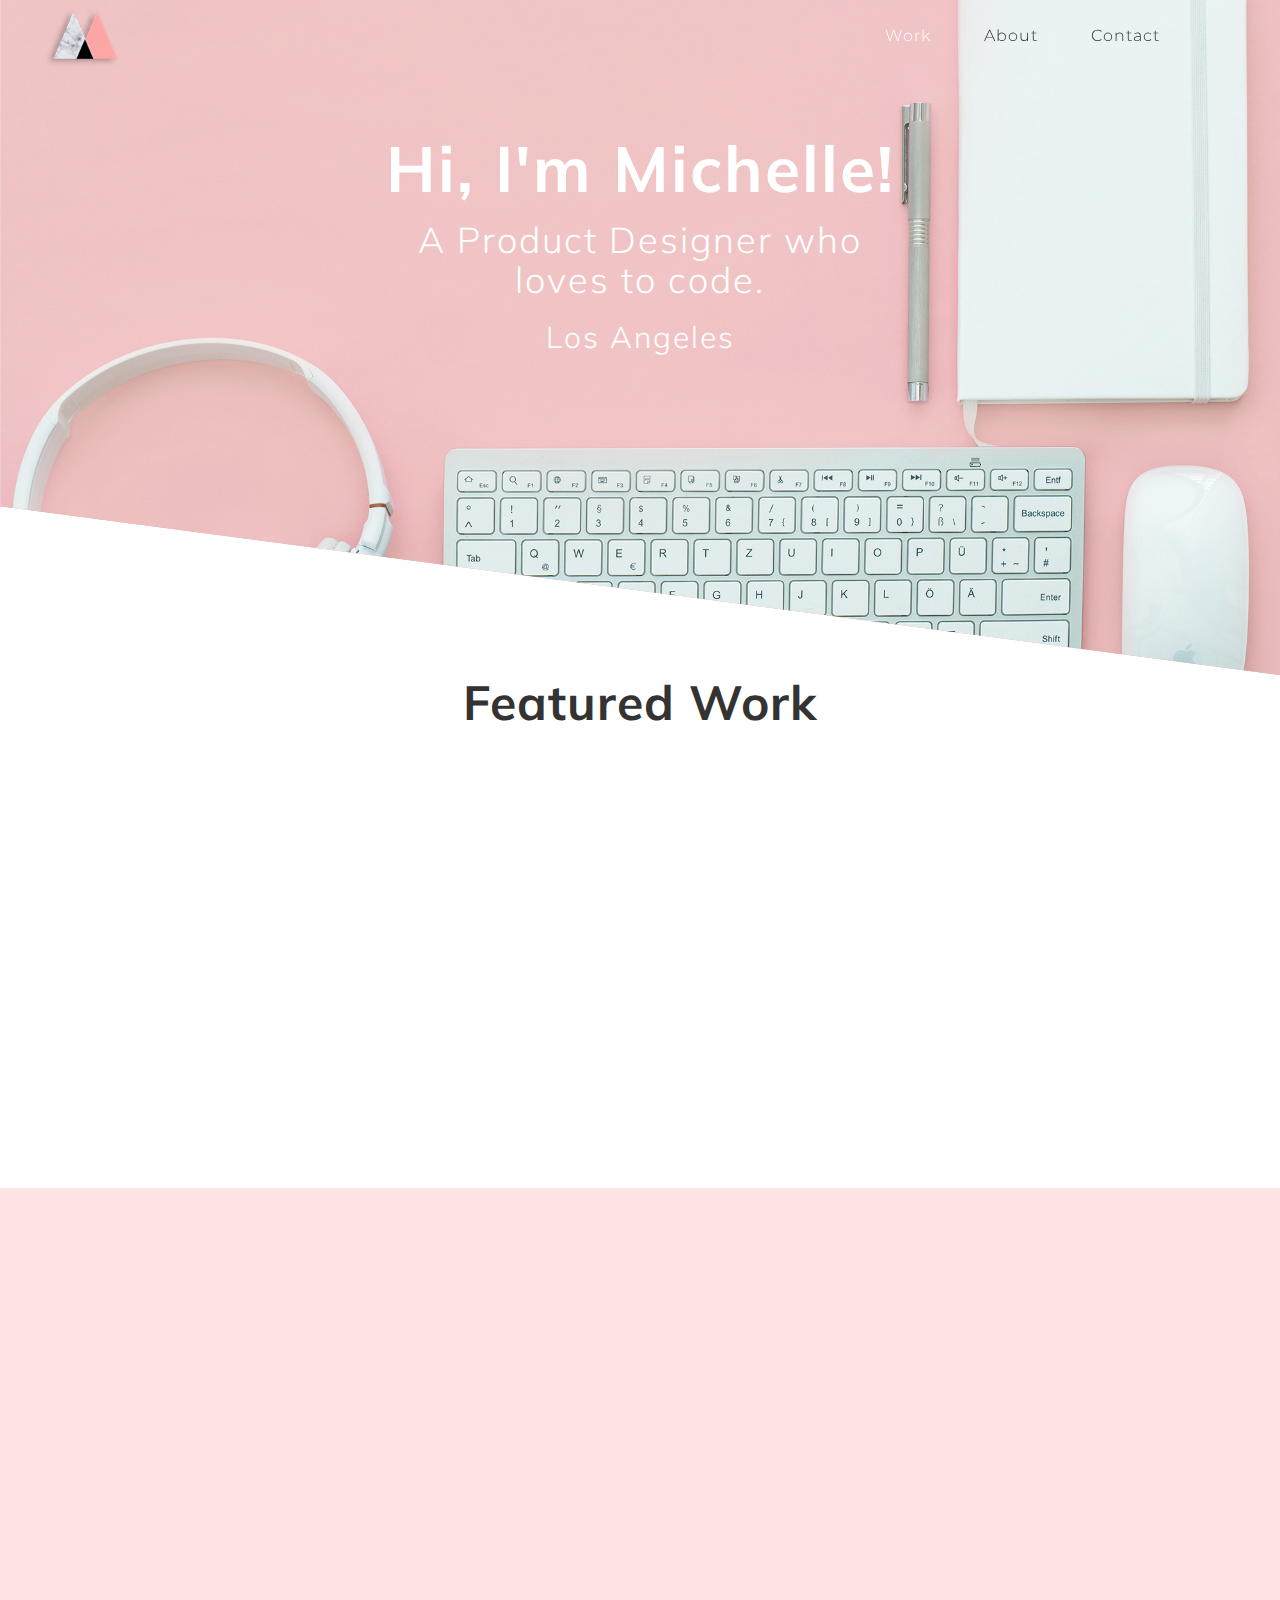
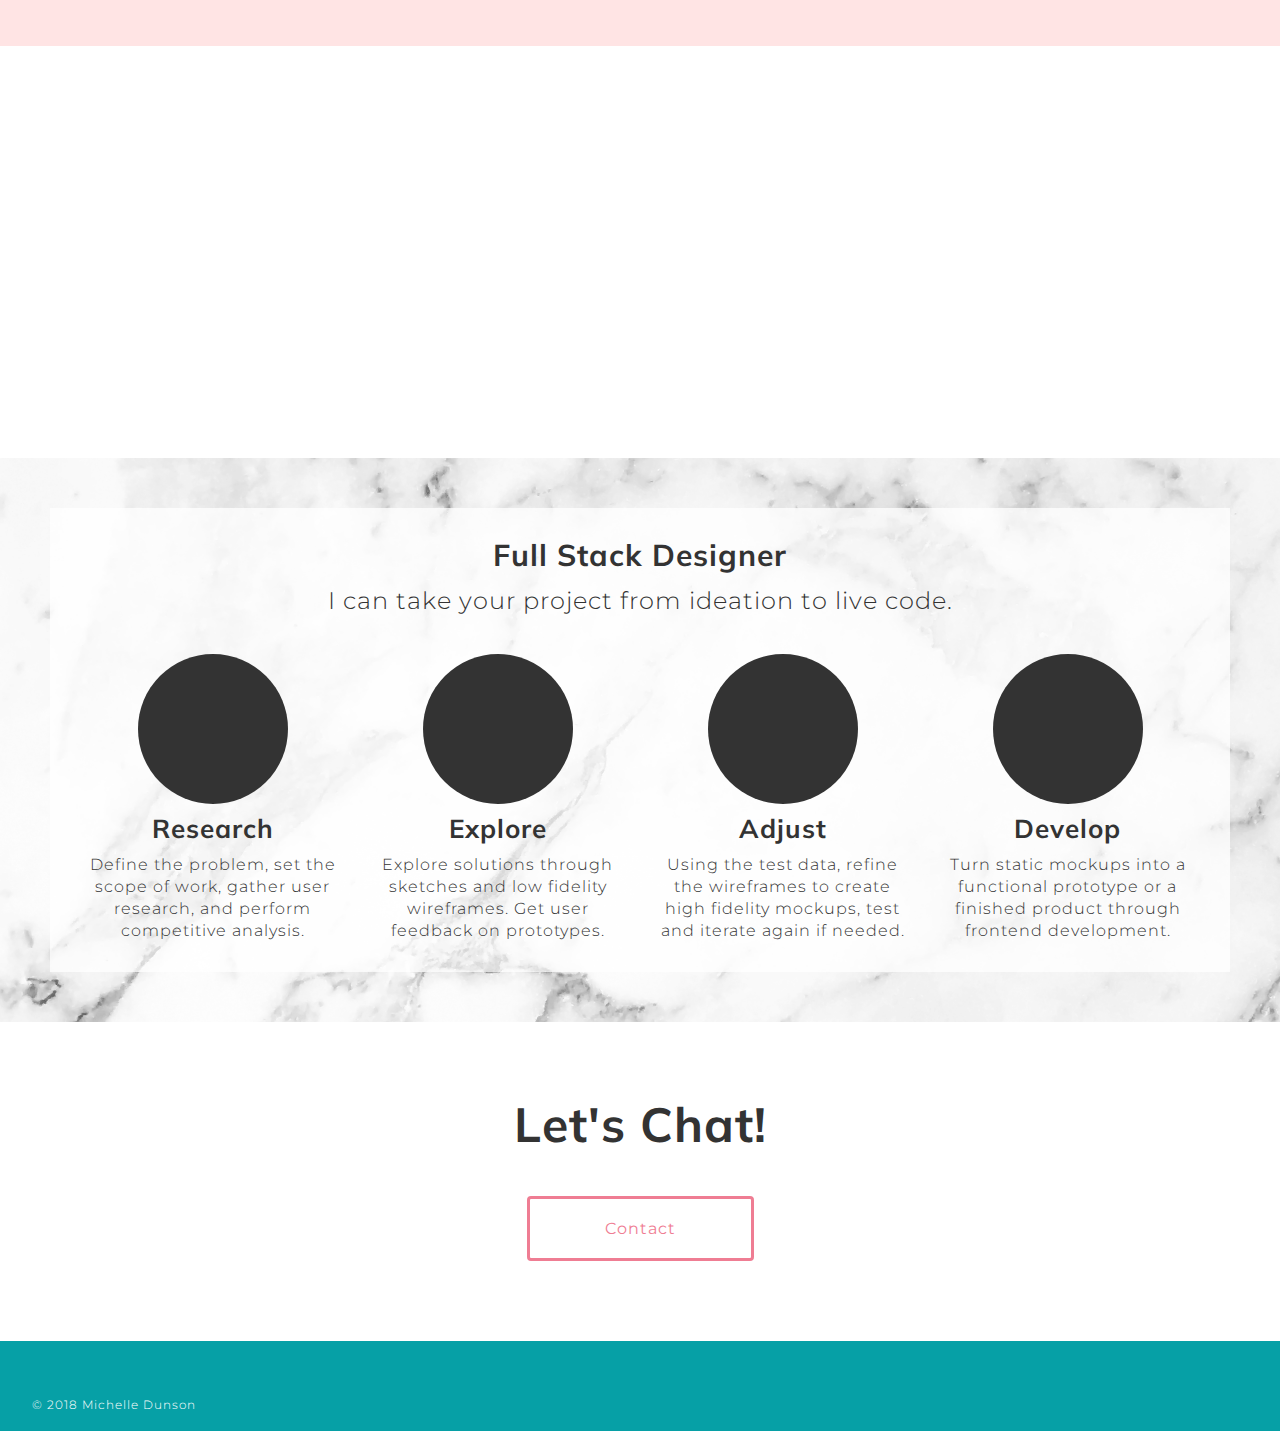
==== commit 9792b4a6: "add initial case study structure" ====
--- a/index.html
+++ b/index.html
@@ -48,10 +48,24 @@
             <h1>Featured Work</h1>
             <section class="grid-container container">
                 <div class="thumbnail left">
+                    <img src="assets/images/dogtopia.jpg" alt="Pocketed" class="mobile-hide">
+                    <img src="assets/images/dogtopia_mobile.jpg" alt="Pocketed" class="mobile">
+                </div>
+                <div class="details right">
+                    <h2>Pocketed</h2>
+                    <span class="tag">User Research</span>
+                    <span class="tag">Branding</span>
+                    <span class="tag">UX/UI Design</span>
+                    <p>A responsive e-commerce website design. Women's clothing with functional pockets.</p>
+                    <div class="button"><a href="pocketed.html">View Case Study</a></div>
+                </div>
+            </section>
+            <section class="grid-container container">
+                <div class="thumbnail right">
                     <img src="assets/images/dogtopia.jpg" alt="Dogtopia" class="mobile-hide">
                     <img src="assets/images/dogtopia_mobile.jpg" alt="Dogtopia" class="mobile">
                 </div>
-                <div class="details right">
+                <div class="details left">
                     <h2>Dogtopia</h2>
                     <span class="tag">User Research</span>
                     <span class="tag">Branding</span>
@@ -61,11 +75,11 @@
                 </div>
             </section>
             <section class="grid-container container">
-                <div class="thumbnail right">
+                <div class="thumbnail left">
                     <img src="assets/images/blocbox.png" alt="Blocbox" class="mobile-hide">
                     <img src="assets/images/blocbox_mobile.png" alt="Blocbox" class="mobile">
                 </div>
-                <div class="details left">
+                <div class="details right">
                     <h2>Blocbox</h2>
                     <span class="tag">User Research</span>
                     <span class="tag">Branding</span>
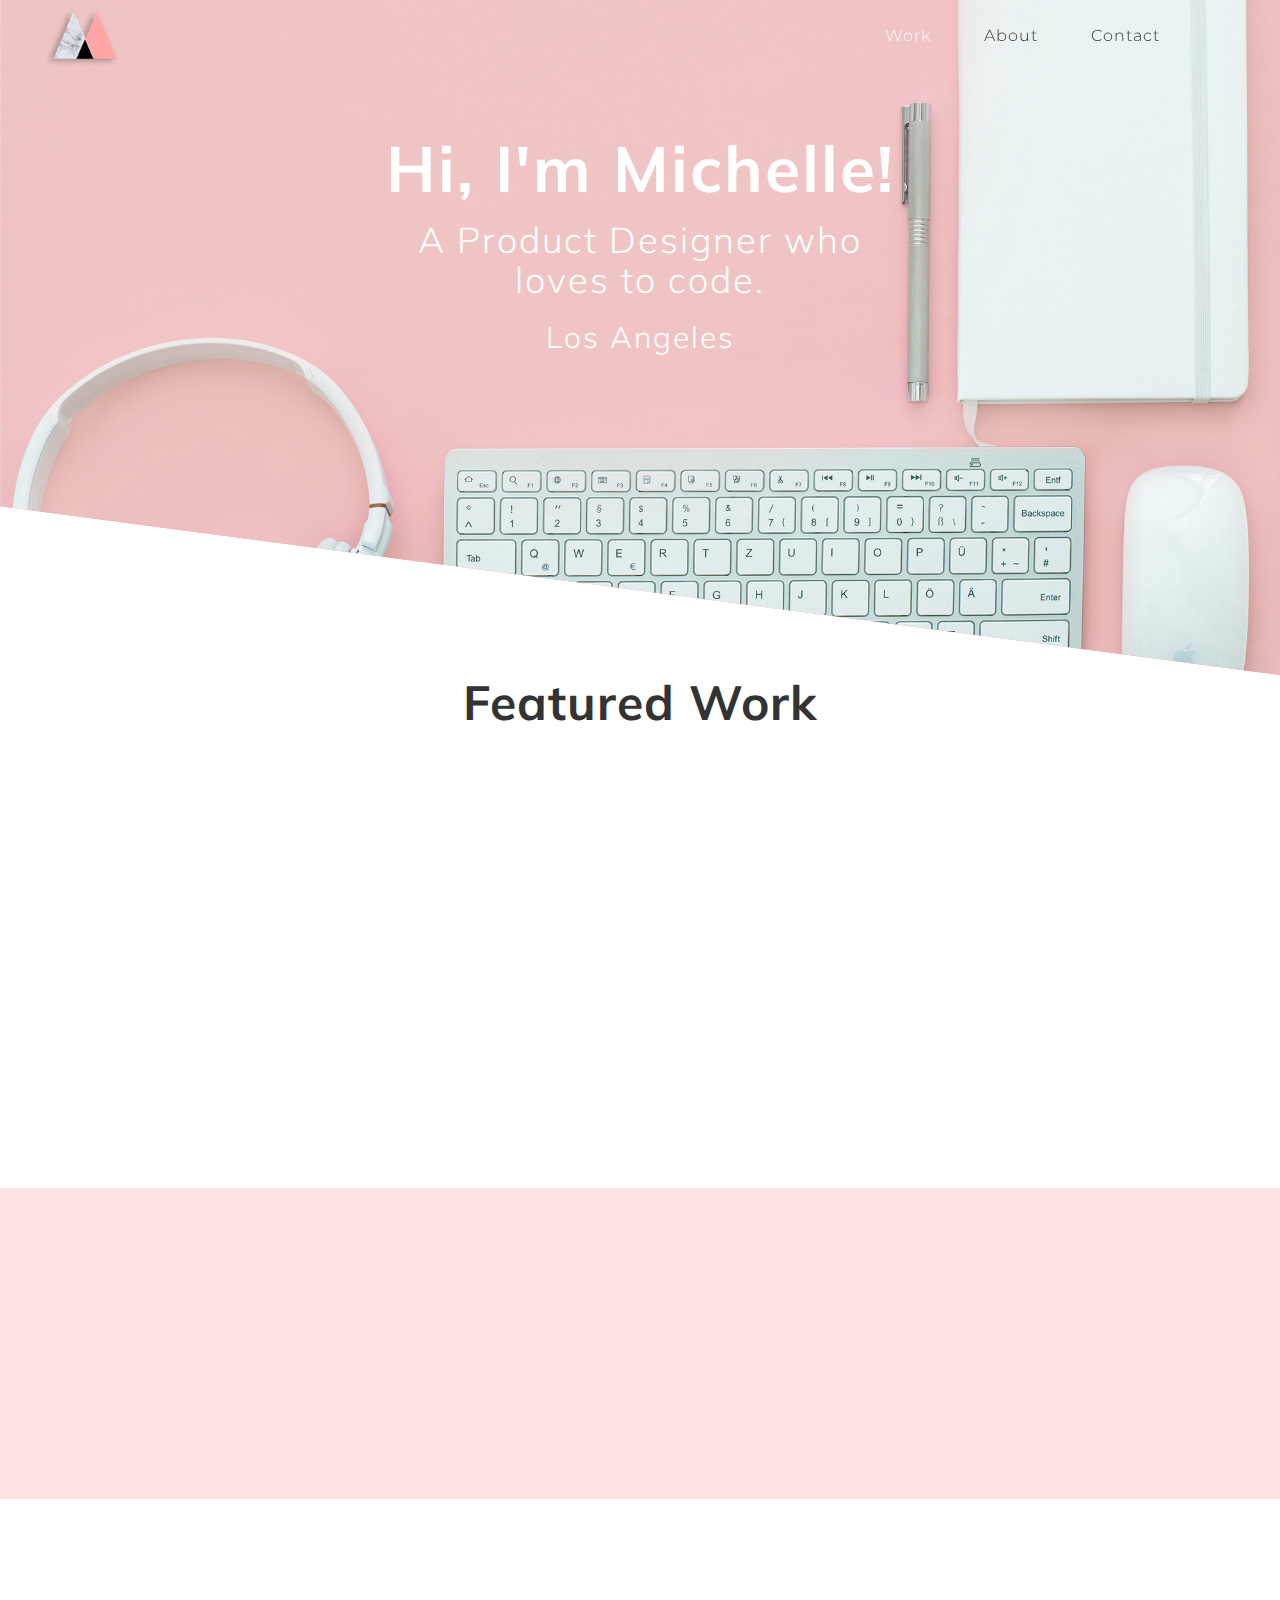
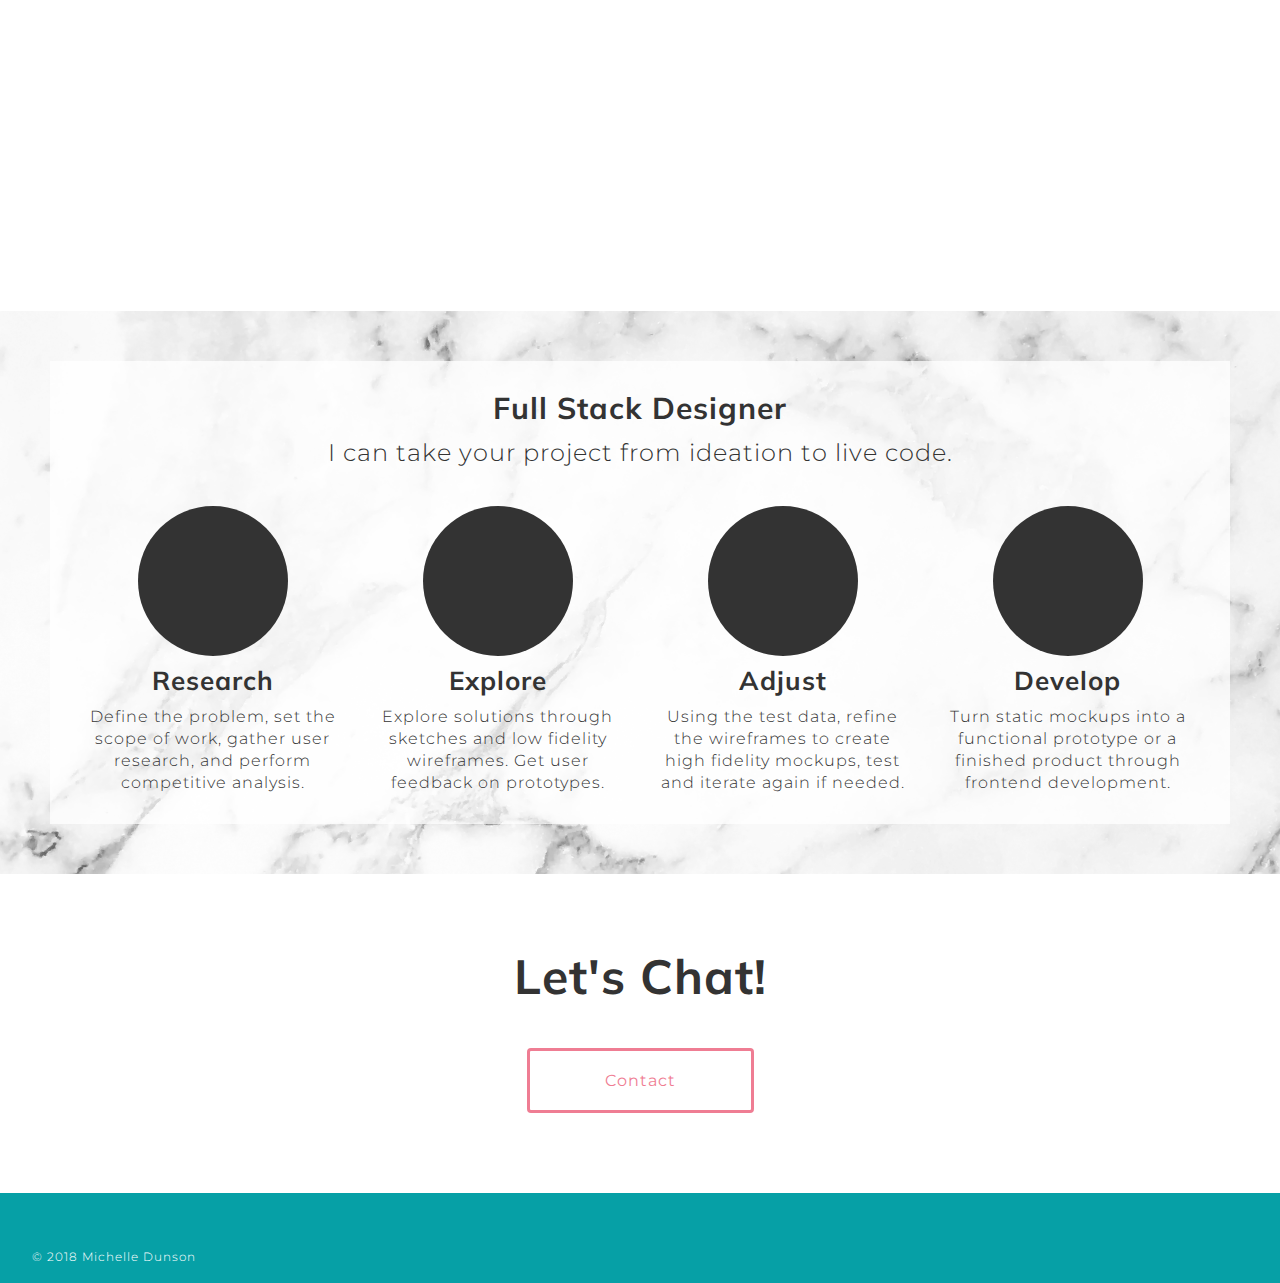
==== commit a075450e: "update nav, add persona images" ====
--- a/index.html
+++ b/index.html
@@ -48,30 +48,30 @@
             <h1>Featured Work</h1>
             <section class="grid-container container">
                 <div class="thumbnail left">
-                    <img src="assets/images/dogtopia.jpg" alt="Pocketed" class="mobile-hide">
-                    <img src="assets/images/dogtopia_mobile.jpg" alt="Pocketed" class="mobile">
+                    <img src="assets/images/dogtopia.jpg" alt="Dogtopia" class="mobile-hide">
+                    <img src="assets/images/dogtopia_mobile.jpg" alt="Dogtopia" class="mobile">
                 </div>
                 <div class="details right">
+                    <h2>Dogtopia</h2>
+                    <span class="tag">User Research</span>
+                    <span class="tag">Branding</span>
+                    <span class="tag">UX/UI Design</span>
+                    <p>An iOS mobile app design. Search for nearby dog daycares and hotels, and make reservations.</p>
+                    <div class="button"><a href="dogtopia.html">View Case Study</a></div>
+                </div>
+            </section>
+            <section class="grid-container container">
+                <div class="thumbnail right">
+                    <img src="https://via.placeholder.com/600x350" alt="Pocketed" class="mobile-hide">
+                    <img src="https://via.placeholder.com/350" alt="Pocketed" class="mobile">
+                </div>
+                <div class="details left">
                     <h2>Pocketed</h2>
                     <span class="tag">User Research</span>
                     <span class="tag">Branding</span>
                     <span class="tag">UX/UI Design</span>
                     <p>A responsive e-commerce website design. Women's clothing with functional pockets.</p>
                     <div class="button"><a href="pocketed.html">View Case Study</a></div>
-                </div>
-            </section>
-            <section class="grid-container container">
-                <div class="thumbnail right">
-                    <img src="assets/images/dogtopia.jpg" alt="Dogtopia" class="mobile-hide">
-                    <img src="assets/images/dogtopia_mobile.jpg" alt="Dogtopia" class="mobile">
-                </div>
-                <div class="details left">
-                    <h2>Dogtopia</h2>
-                    <span class="tag">User Research</span>
-                    <span class="tag">Branding</span>
-                    <span class="tag">UX/UI Design</span>
-                    <p>An iOS mobile app design. Search for nearby dog daycares and hotels, and make reservations.</p>
-                    <div class="button"><a href="dogtopia.html">View Case Study</a></div>
                 </div>
             </section>
             <section class="grid-container container">
